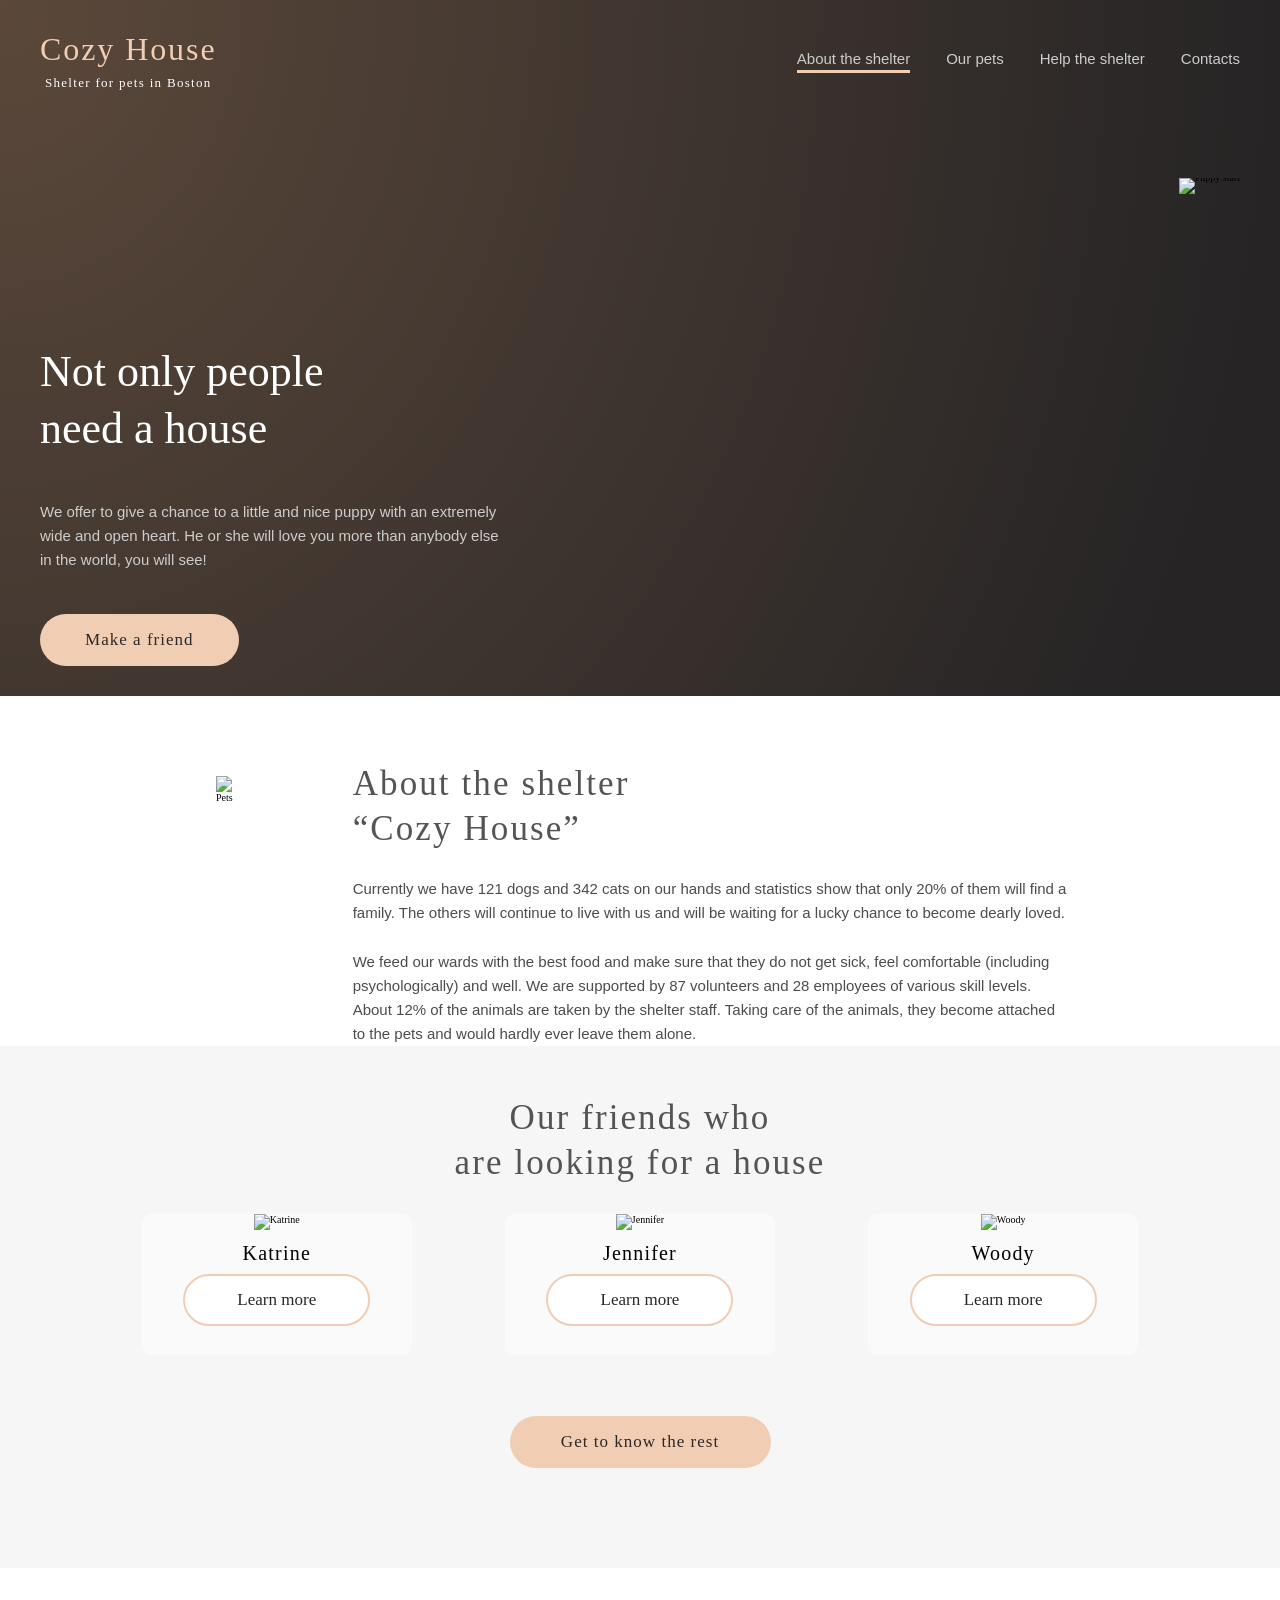
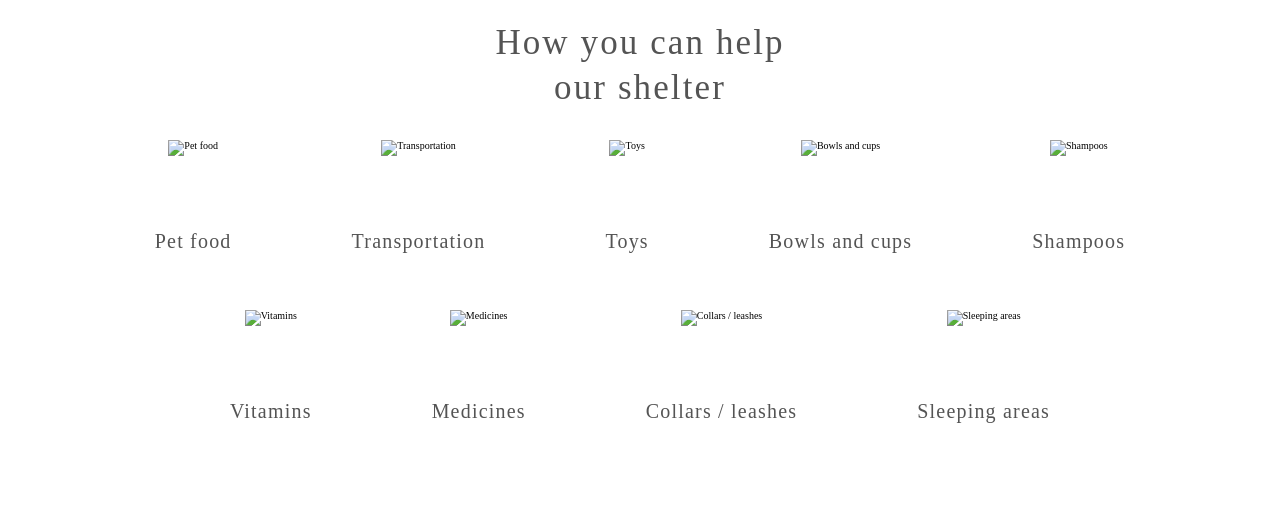
==== pages/home/index.html @ 449a5607 "fix: style" ====
<!DOCTYPE html>
<html lang="en">

<head>
    <meta charset="UTF-8">
    <meta http-equiv="X-UA-Compatible" content="IE=edge">
    <meta name="viewport" content="width=device-width, initial-scale=1.0">
    <title>Shelter</title>

    <link rel="icon" href="../../src/icons/favicon.ico">
    <link rel="stylesheet" href="../../css/normalize.css">
    <link rel="stylesheet" href="./style.css">
</head>

<body>
    <div class="background">
        <header class="header">
            <div class="wrapper">
                <div class="header__content">

                    <a href="#" class="logo-link">
                        <div class="logo">
                            <p class="logo__title">Cozy House</p>
                            <p class="logo__subtitle">Shelter for pets in Boston</p>
                        </div>
                    </a>

                    <div class="hamb">
                        <div class="hamb__field">
                            <span class="bar"></span>
                            <span class="bar"></span>
                            <span class="bar"></span>
                        </div>
                    </div>

                    <nav class="navbar">
                        <ul class="nav__list">
                            <li class="nav__item">
                                <a class="nav__link nav__link--active pointer" href="#about">
                                    About the shelter
                                </a>
                            </li>

                            <li class="nav__item">
                                <a class="nav__link pointer" href="../pets/our-pets.html">
                                    Our pets
                                </a>
                            </li>

                            <li class="nav__item">
                                <a class="nav__link pointer" href="#help">
                                    Help the shelter
                                </a>
                            </li>

                            <li class="nav__item">
                                <a class="nav__link pointer" href="#contacts">
                                    Contacts
                                </a>
                            </li>
                        </ul>
                    </nav>

                    <div class="popup"></div>
                </div>
            </div>
        </header>

        <section class="hero">
            <div class="wrapper hero__content">

                <div class="hero__info">
                    <h1 class="hero__title">
                        Not only people<br>need a house
                    </h1>

                    <p class="hero__description">
                        We offer to give a chance to a little and nice puppy with an extremely wide
                        and open heart. He or she will love you more than anybody else in the world,
                        you will see!
                    </p>

                    <a href="#learn-more" class="hero__button">
                        Make a friend
                    </a>
                </div>

                <div class="hero__image">
                    <img
                        class="hero__img"
                        src="../../src/images/start-screen-puppy.png"
                        alt="Puppy start"
                    >
                </div>

            </div>
        </section>
    </div>

    <section class="about" id="about">
        <div class="wrapper about__content">

            <div class="about__image">
                <img
                    class="about__img"
                    src="../../src/images/about-pets.png"
                    alt="Pets"
                >
            </div>

            <div class="about__info">
                <h2 class="about__title">
                    About the shelter<br>“Cozy House”
                </h2>

                <p class="about__text">
                    Currently we have 121 dogs and 342 cats on our hands and statistics show that
                    only 20% of them will find a family. The others will continue to live with us
                    and will be waiting for a lucky chance to become dearly loved.
                </p>

                <p class="about__text">
                    We feed our wards with the best food and make sure that they do not get sick,
                    feel comfortable (including psychologically) and well. We are supported by
                    87 volunteers and 28 employees of various skill levels. About 12% of the
                    animals are taken by the shelter staff. Taking care of the animals, they become
                    attached to the pets and would hardly ever leave them alone.
                </p>
            </div>

        </div>
    </section>

    <section class="pets" id="learn-more">
        <div class="wrapper pets__content">
            <h2 class="pets__title">
                Our friends who<br>
                are looking for a house
            </h2>

            <div class="pets__gallery">
                <div class="pets__arrow pets__arrow--left pointer"></div>

                <div class="pet-card pointer">
                    <img src="../../src/images/pets-katrine.png" alt="Katrine">
                    <h3 class="pet-card__name">Katrine</h3>
                    <a href="#" class="pet-card__button">Learn more</a>
                </div>

                <div class="pet-card pointer mobile-hidden">
                    <img src="../../src/images/pets-jennifer.png" alt="Jennifer">
                    <h3 class="pet-card__name">Jennifer</h3>
                    <a href="#" class="pet-card__button">Learn more</a>
                </div>

                <div class="pet-card pointer tablet-hidden mobile-hidden">
                    <img src="../../src/images/pets-woody.png" alt="Woody">
                    <h3 class="pet-card__name">Woody</h3>
                    <a href="#" class="pet-card__button">Learn more</a>
                </div>

                <div class="pets__arrow pets__arrow--right pointer"></div>
            </div>

            <div class="pets__button-wrapper">
                <a href="../pets/our-pets.html" class="pets__button">
                    Get to know the rest
                </a>
            </div>
        </div>
    </section>

    <section class="help" id="help">
        <div class="wrapper help__content">
            <h2 class="help__title">
                How you can help<br>
                our shelter
            </h2>

            <div class="help__items">
                <div class="help__item">
                    <img class="help__icon" src="../../src/icons/Petfood.png" alt="Pet food">
                    <h4 class="help__description">Pet food</h4>
                </div>

                <div class="help__item">
                    <img class="help__icon" src="../../src/icons/transportation.png" alt="Transportation">
                    <h4 class="help__description">Transportation</h4>
                </div>

                <div class="help__item">
                    <img class="help__icon" src="../../src/icons/toys.png" alt="Toys">
                    <h4 class="help__description">Toys</h4>
                </div>

                <div class="help__item">
                    <img class="help__icon" src="../../src/icons/bowls-and-cups.png" alt="Bowls and cups">
                    <h4 class="help__description">Bowls and cups</h4>
                </div>

                <div class="help__item">
                    <img class="help__icon" src="../../src/icons/shampoos.png" alt="Shampoos">
                    <h4 class="help__description">Shampoos</h4>
                </div>

                <div class="help__item">
                    <img class="help__icon" src="../../src/icons/vitamins.png" alt="Vitamins">
                    <h4 class="help__description">Vitamins</h4>
                </div>

                <div class="help__item">
                    <img class="help__icon" src="../../src/icons/medicines.png" alt="Medicines">
                    <h4 class="help__description">Medicines</h4>
                </div>

                <div class="help__item">
                    <img class="help__icon" src="../../src/icons/collars-or-leashes.png" alt="Collars / leashes">
                    <h4 class="help__description">Collars / leashes</h4>
                </div>

                <div class="help__item">
                    <img class="help__icon" src="../../src/icons/sleeping-area.png" alt="Sleeping areas">
                    <h4 class="help__description">Sleeping areas</h4>
                </div>
            </div>
        </div>
    </section>
</body>

</html>
---- pages/home/style.css ----
* {
  box-sizing: border-box;
}

html {
  font-family: Georgia, "Times New Roman", Times, serif;
  font-size: 10px;
  line-height: 1.15;
  font-weight: 400;
  font-style: normal;
  color: #000000;
  overflow-y: scroll;
  scroll-behavior: smooth;
}

body {
  margin: 0;
  font-family: Georgia, "Times New Roman", Times, serif;
  background-color: #FFFFFF;
  position: relative;
  overflow-x: hidden;
}

.wrapper {
  padding: 0 40px;
  max-width: 1280px;
  margin: 0 auto;
}

.background {
  background:
    url("../../src/images/background.png"),
    radial-gradient(100% 215.42% at 0% 0%, #5B483A 0%, #262425 100%),
    #211F20;
  background-size: cover;
}

/* Logo */

.logo-link {
  display: inline-block;
  text-decoration: none;
}

.logo {
  display: flex;
  flex-direction: column;
  justify-content: flex-start;
  align-items: center;
  transition: transform 0.3s ease;
}

.logo:hover {
  transform: scale(1.02);
}

.logo__title {
  margin: 1em 0 -5px;
  color: #F1CDB3;
  font-size: 3.2rem;
  line-height: 35.2px;
  font-weight: 400;
  letter-spacing: 0.06em;
}

.logo__subtitle {
  margin: 1em 0;
  color: #FFFFFF;
  font-size: 1.3rem;
  line-height: 15px;
  font-weight: 400;
  letter-spacing: 0.1em;
}

/* Header */

.header__content {
  display: flex;
  justify-content: space-between;
  overflow: hidden;
}

/* Navigation */

.nav__list {
  display: flex;
  justify-content: space-between;
  flex-wrap: wrap;
  padding: 0;
}

.nav__item {
  padding-top: 37px;
  padding-left: 36px;
  list-style: none;
}

.nav__link {
  color: #CDCDCD;
  font-family: Arial, Helvetica, sans-serif;
  font-size: 1.5rem;
  line-height: 160%;
  font-weight: 400;
  text-decoration: none;
  padding-bottom: 3px;
  transition: color 0.1s ease-out;
}

.nav__link:hover {
  color: #FAFAFA;
}

.nav__link--active {
  border-bottom: 3px solid #F1CDB3;
  cursor: default;
}

.nav__link--active:hover {
  color: #CDCDCD;
}

/* Hero */

.hero__content {
  display: flex;
  flex-direction: row;
  justify-content: space-between;
  align-items: flex-start;
  flex-wrap: wrap;
}

.hero__info {
  width: 460px;
  margin-top: 163px;
  display: flex;
  flex-direction: column;
  align-items: flex-start;
  gap: 42px;
}

.hero__title {
  width: 310px;
  margin: 77px 0 0;
  color: #FFFFFF;
  font-size: 4.4rem;
  line-height: 57.2px;
  font-weight: 400;
}

.hero__description {
  margin: 0;
  color: #CDCDCD;
  font-family: Arial, Helvetica, sans-serif;
  font-size: 1.5rem;
  line-height: 160%;
  font-weight: 400;
}

.hero__button {
  display: inline-block;
  margin: 0 0 3rem;
  padding: 1.5rem 4.5rem;
  color: #292929;
  background-color: #F1CDB3;
  border-radius: 10rem;
  font-size: 1.7rem;
  line-height: 2.2rem;
  font-weight: 400;
  letter-spacing: 0.06em;
  text-decoration: none;
  transition: background-color 0.3s ease-out, box-shadow 0.3s ease-out;
}

.hero__button:hover {
  background-color: #FDDCC4;
  box-shadow: 1px 1px 10px #B2B2B2;
}

.hero__image {
  padding-top: 75px;
  line-height: 0;
}

/* About */

.about__content {
  display: flex;
  justify-content: space-around;
}

.about__image {
  padding: 80px 120px 100px 176px;
}

.about__info {
  display: flex;
  flex-direction: column;
  padding-right: 172px;
}

.about__title {
  align-self: flex-start;
  margin: 0;
  padding-top: 65px;
  color: #545454;
  font-size: 3.5rem;
  line-height: 130%;
  font-weight: 400;
  letter-spacing: 0.06em;
}

.about__text {
  margin: 0;
  padding-top: 25px;
  color: #4C4C4C;
  font-family: Arial, Helvetica, sans-serif;
  font-size: 1.5rem;
  line-height: 160%;
  font-weight: 400;
}

/* Tablet */

@media (max-width: 1000px) {
  .wrapper {
    padding: 0 30px;
    max-width: 768px;
  }

  .logo__title {
    white-space: nowrap;
  }

  .nav__item {
    white-space: nowrap;
  }

  .hero__content {
    flex-direction: unset;
  }

  .hero__info {
    margin: 0 0 0 123px;
    gap: 39px;
  }

  .hero__title {
    margin-top: 49px;
  }

  .hero__button {
    align-self: center;
  }

  .hero__image {
    padding-top: 72px;
    padding-left: 138px;
    line-height: 0;
  }

  .hero__img {
    width: 569px;
    height: 593px;
    display: block;
  }

  .about {
    padding-bottom: 97px;
  }

  .about__content {
    flex-direction: column-reverse;
  }

  .about__image {
    align-self: center;
    padding: 78px 0 0;
  }

  .about__info {
    align-items: center;
    padding-right: 141px;
    padding-left: 138px;
  }

  .about__title {
    padding-top: 51px;
  }
}

/* Small tablet */

@media (max-width: 755px) {
  .hero__img {
    width: 457px;
    height: 507px;
  }
}

/* Mobile */

@media (max-width: 600px) {
  .wrapper {
    max-width: 320px;
    padding: 0 10px;
  }

  .header .wrapper {
    padding: 0 20px;
  }

  .hero__info {
    margin-left: -4px;
    gap: 42px;
  }

  .hero__title {
    display: flex;
    justify-content: center;
    width: 100%;
    margin-top: 46px;
    text-align: center;
    font-size: 2.5rem;
    line-height: 130%;
    letter-spacing: 0.06em;
  }

  .hero__description {
    padding: 0 6px;
    text-align: center;
  }

  .hero__image {
    padding-top: 74px;
    padding-left: 40px;
  }

  .hero__img {
    width: 260px;
    height: 271px;
  }

  .about {
    padding-bottom: 40px;
  }

  .about__info {
    padding: 0;
  }

  .about__title {
    align-self: center;
    display: flex;
    align-items: center;
    margin: 0;
    padding: 41px 0 0;
    text-align: center;
    font-size: 2.5rem;
    line-height: 130%;
    letter-spacing: 0.06em;
  }

  .about__text {
    padding: 23px 15px 0;
    text-align: justify;
    font-size: 1.5rem;
    line-height: 160%;
  }

  .about__image {
    padding-top: 41px;
  }

  .about__img {
    height: 354px;
  }
}

/* Mobile navigation */

@media (max-width: 767px) {
  .navbar {
    display: none;
  }

  .hamb {
    position: fixed;
    top: 41px;
    right: 22px;
    z-index: 200;
    display: flex;
    align-self: center;
    margin-bottom: -17px;
    transition: 0.5s ease;
  }

  .bar {
    display: block;
    width: 30px;
    height: 2px;
    margin: 8px auto;
    background-color: #F1CDB3;
    border-radius: 10px;
    transition: 0.6s ease;
  }

  .popup {
    position: fixed;
    right: -100%;
    z-index: 100;
    display: flex;
    width: 320px;
    height: 100%;
    background-color: #292929;
    transition: 0.6s ease;
  }

  .popup.open {
    right: 0;
    z-index: 2;
  }

  .popup .nav__list {
    display: flex;
    flex-direction: column;
    justify-content: center;
    align-items: center;
    width: 100%;
    height: 100%;
    margin: 0;
    padding: 0 24px 39px 23px;
    overflow: auto;
    gap: 2px;
  }

  .popup .nav__item {
    width: 260px;
    padding-left: 0;
    text-align: center;
  }

  .popup .nav__link {
    font-size: 3.2rem;
    line-height: 163%;
    padding-bottom: 6px;
  }

  .hamb__field.active .bar:nth-child(1) {
    transform: translateX(-10px) translateY(10px) rotate(90deg);
  }

  .hamb__field.active .bar:nth-child(2) {
    transform: rotate(90deg);
  }

  .hamb__field.active .bar:nth-child(3) {
    transform: translateX(10px) translateY(-10px) rotate(90deg);
  }

  body.noscroll {
    position: fixed;
    height: 100vh;
    overflow-y: hidden;
  }
}

@media (min-width: 768px) {
  .hamb,
  .popup {
    display: none;
  }
}


.pets {
  background: #F6F6F6;
  padding-bottom: 71px;
}

.pets__content {
  display: flex;
  flex-direction: column;
}

.pets__title {
  padding-top: 49px;
  margin: 0;
  font-family: Georgia, "Times New Roman", Times, serif;
  font-size: 3.5rem;
  line-height: 130%;
  font-weight: 400;
  text-align: center;
  letter-spacing: 0.06em;
  color: #545454;
}

.pets__gallery {
  display: flex;
  justify-content: space-around;
  flex-wrap: wrap;
  margin-top: 28px;
}

.pets__arrow {
  align-self: center;
  width: 52px;
  height: 52px;
  background-repeat: no-repeat;
  background-position: center;
  transition: all 0.3s ease-out;
}

.pets__arrow--left {
  background-image: url("../../src/icons/button_arrow-left.png");
}

.pets__arrow--left:hover {
  background-image: url("../../src/icons/button_arrow-hover-left.png");
}

.pets__arrow--right {
  background-image: url("../../src/icons/button_arrow-right.png");
}

.pets__arrow--right:hover {
  background-image: url("../../src/icons/button_arrow-hover-right.png");
}

.pet-card {
  width: 270px;
  display: flex;
  flex-direction: column;
  justify-content: flex-start;
  align-items: center;
  flex-wrap: wrap;
  border-radius: 9px;
  overflow: hidden;
  background-color: #FAFAFA;
  margin: 0 45px;
  transition: all 0.3s ease-out;
}

.pet-card:hover {
  background-color: #FFFFFF;
  box-shadow: 1px 1px 30px #B2B2B2;
}

.pet-card:hover .pet-card__button {
  background-color: #F1CDB3;
}

.pet-card__name {
  margin: 0;
  padding: 12px 0 9px;
  font-family: Georgia, "Times New Roman", Times, serif;
  font-size: 2rem;
  line-height: 23px;
  font-weight: 400;
  text-align: center;
  letter-spacing: 0.06em;
}

.pet-card__button {
  width: 187px;
  height: 52px;
  display: flex;
  justify-content: center;
  align-items: center;
  margin: 0 0 29px;
  border: 2px solid #F1CDB3;
  border-radius: 100px;
  background: #FFFFFF;
  font-family: Georgia, "Times New Roman", Times, serif;
  font-size: 1.7rem;
  font-weight: 400;
  color: #292929;
  text-decoration: none;
  transition: all 0.3s ease-out;
}

.pets__button-wrapper {
  align-self: center;
  width: 261px;
  height: 52px;
  display: flex;
  justify-content: center;
  align-items: center;
  margin: 61px 0 29px;
  border: none;
  border-radius: 100px;
  background: #F1CDB3;
  transition: all 0.3s ease-out;
}

.pets__button-wrapper:hover {
  background: #FDDCC4;
  box-shadow: 1px 1px 20px #B2B2B2;
}

.pets__button {
  font-family: Georgia, "Times New Roman", Times, serif;
  font-size: 1.7rem;
  line-height: 130%;
  font-weight: 400;
  letter-spacing: 0.06em;
  color: #292929;
  text-decoration: none;
}

.help {
  padding-bottom: 40px;
}

.help__content {
  display: flex;
  flex-direction: column;
}

.help__title {
  margin: 0;
  padding-top: 52px;
  font-family: Georgia, "Times New Roman", Times, serif;
  font-size: 3.5rem;
  line-height: 130%;
  font-weight: 400;
  text-align: center;
  letter-spacing: 0.06em;
  color: #545454;
}

.help__items {
  display: flex;
  justify-content: center;
  flex-direction: row;
  flex-wrap: wrap;
  align-items: flex-start;
  gap: 0;
  padding-top: 29px;
}

.help__item {
  display: flex;
  flex-wrap: nowrap;
  flex-direction: column;
  align-items: center;
  justify-content: center;
  width: auto;
  padding: 0 60px;
  gap: 30px;
  transition: all 0.3s ease-out;
}

.help__item:hover {
  transform: scale(1.05);
}

.help__icon {
  height: 60px;
}

.help__description {
  margin-top: 0;
  margin-bottom: 57px;
  font-family: Georgia, "Times New Roman", Times, serif;
  font-size: 2rem;
  line-height: 23px;
  font-weight: 400;
  font-style: normal;
  color: #545454;
  letter-spacing: 0.06em;
}

@media (max-width: 1000px) {
  .pets {
    padding-bottom: 71px;
  }

  .pets__gallery {
    flex-wrap: wrap;
  }

  .pets__gallery .tablet-hidden {
    display: none;
  }

  .pet-card {
    margin: 4px 16px;
  }

  .pets__button-wrapper {
    margin: 56px 0 29px;
  }

  .help {
    padding-bottom: 44px;
  }

  .help__title {
    padding-bottom: 30px;
  }

  .help__items {
    padding: 0 39px;
    justify-content: space-between;
  }

  .help__item {
    width: 170px;
    padding: 0;
    gap: 28px;
  }

  .help__description {
    margin-bottom: 57px;
  }
}

@media (max-width: 600px) {
  .pets {
    padding-bottom: 13px;
  }

  .pets__content {
    flex-wrap: wrap;
  }

  .pets__title {
    padding-top: 21px;
    font-size: 2.5rem;
    line-height: 130%;
  }

  .pets__gallery {
    margin-top: 16px;
    flex-wrap: wrap;
    gap: 16px;
  }

  .pet-card {
    order: 1;
  }

  .pets__gallery .mobile-hidden {
    display: none;
    order: 4;
  }

  .pets__arrow--left {
    order: 2;
    margin-left: 26px;
  }

  .pets__arrow--right {
    order: 3;
    margin-right: 26px;
  }

  .pets__button-wrapper {
    margin: 42px 0 29px;
  }

  .help {
    padding-bottom: 15px;
  }

  .help__title {
    padding-top: 22px;
    padding-bottom: 17px;
    font-size: 2.5rem;
    line-height: 130%;
  }

  .help__items {
    padding: 0 5px;
    margin: 0;
  }

  .help__item {
    width: 130px;
    padding: 0;
    gap: 20px;
  }

  .help__icon {
    height: 50px;
  }

  .help__description {
    margin-bottom: 24px;
    font-size: 1.5rem;
  }
}
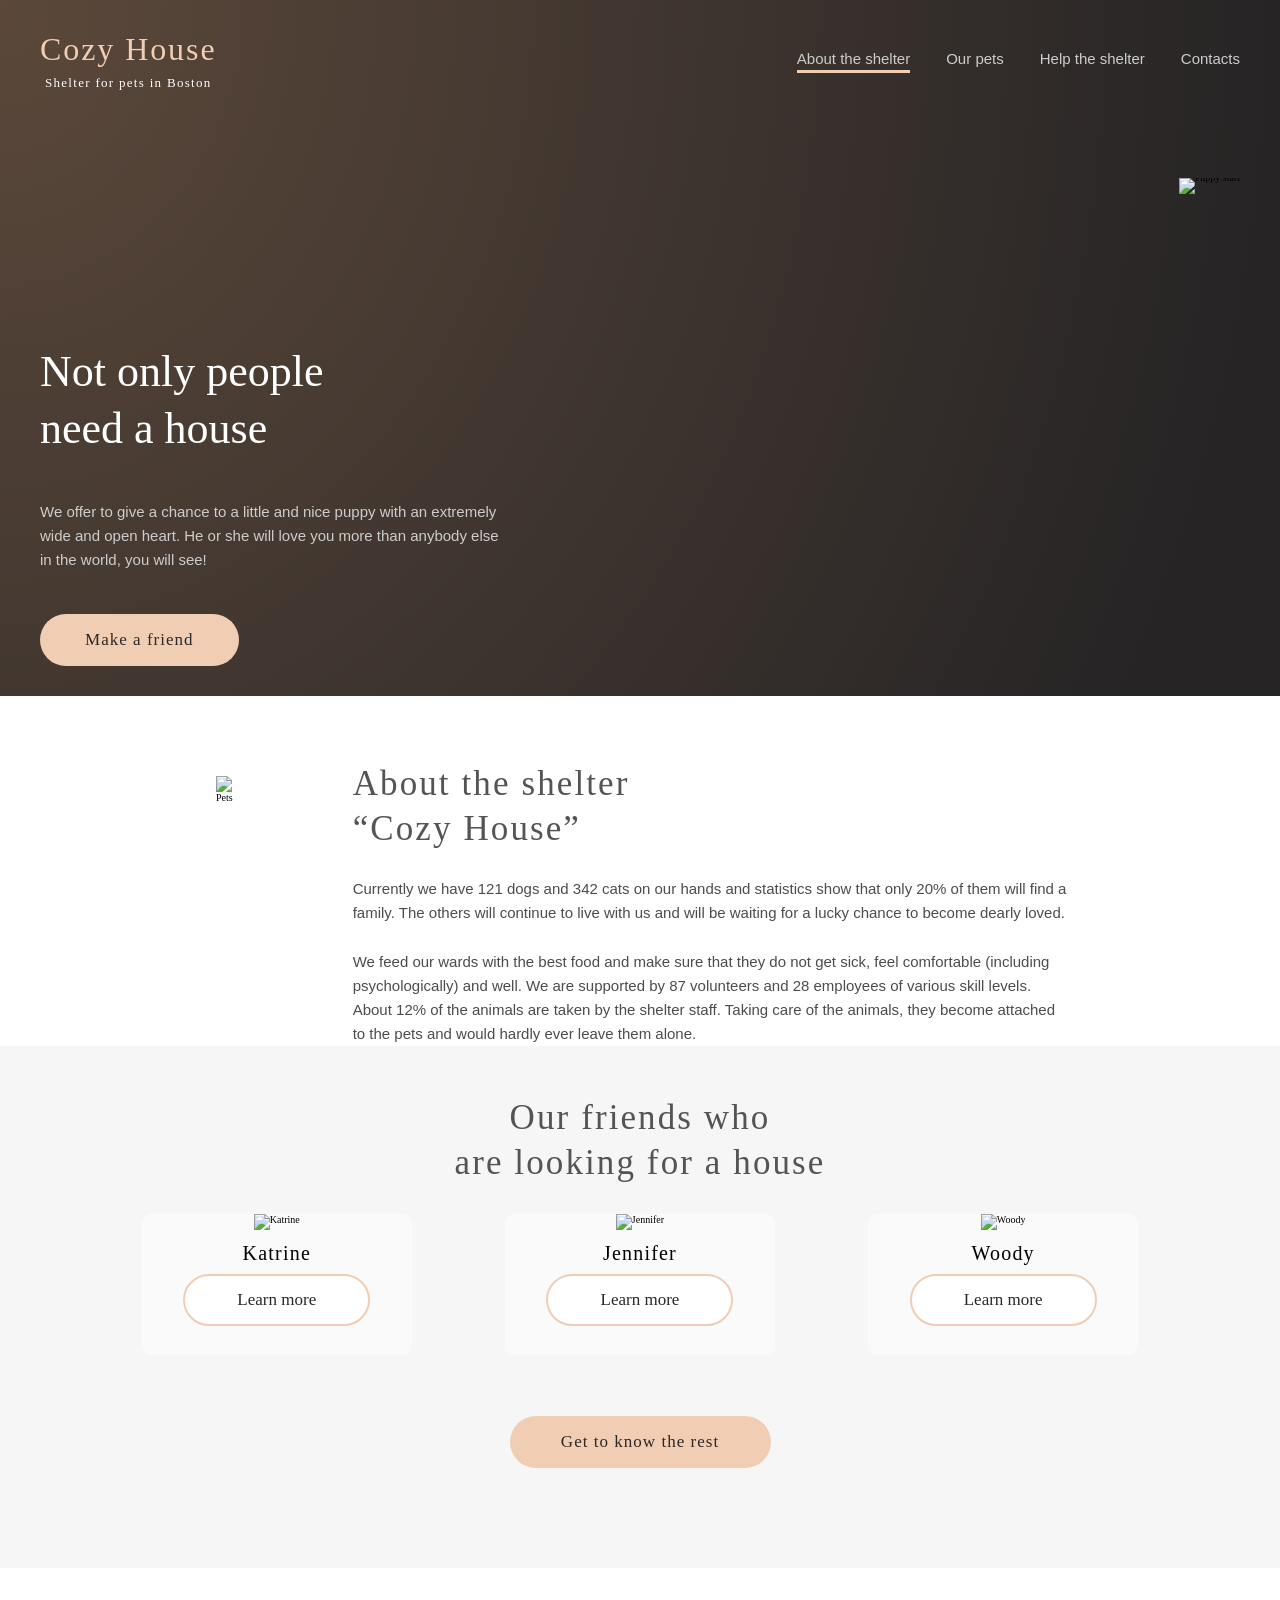
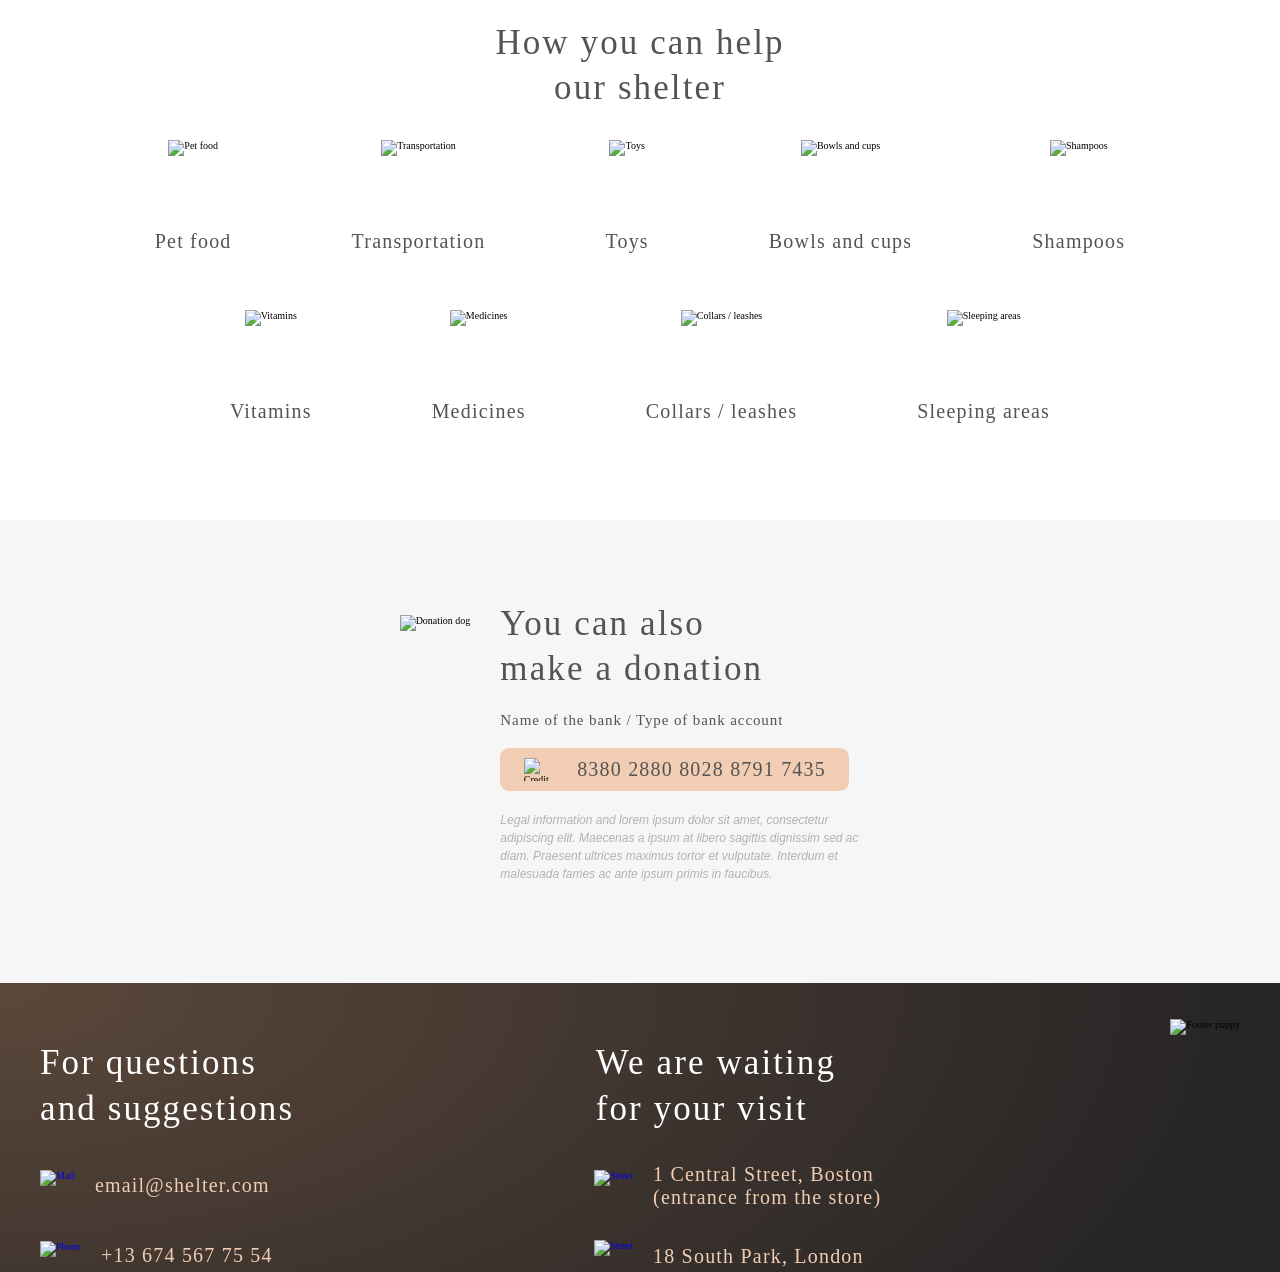
==== commit d12db25d: "add: sections" ====
--- a/pages/home/index.html
+++ b/pages/home/index.html
@@ -225,6 +225,123 @@
             </div>
         </div>
     </section>
+
+    <section class="in-addition">
+        <div class="wrapper in-addition__content">
+            <div class="in-addition__image">
+                <img src="../../src/images/donation-dog.png" alt="Donation dog">
+            </div>
+
+            <div class="in-addition__info">
+                <h2 class="in-addition__title">
+                    You can also <br>make a donation
+                </h2>
+
+                <h4 class="in-addition__bank">
+                    Name of the bank / Type of bank account
+                </h4>
+
+                <div class="in-addition__card pointer">
+                    <img
+                        class="in-addition__card-icon"
+                        src="../../src/icons/credit-card.png"
+                        alt="Credit card"
+                    >
+
+                    <a href="#" class="in-addition__card-number">
+                        8380 2880 8028 8791 7435
+                    </a>
+                </div>
+
+                <h5 class="in-addition__text">
+                    Legal information and lorem ipsum dolor sit amet,
+                    consectetur adipiscing elit. Maecenas a ipsum at libero
+                    sagittis dignissim sed ac diam. Praesent ultrices maximus
+                    tortor et vulputate. Interdum et malesuada fames ac ante
+                    ipsum primis in faucibus.
+                </h5>
+            </div>
+        </div>
+    </section>
+
+    <footer class="footer" id="contacts">
+        <div class="wrapper footer__content">
+
+            <div class="footer__column">
+                <h2 class="footer__title">
+                    For questions <br>and suggestions
+                </h2>
+
+                <a href="mailto:email@shelter.com">
+                    <div class="footer__contacts pointer">
+                        <img
+                            class="footer__icon footer__icon--mail"
+                            src="../../src/icons/mail.png"
+                            alt="Mail"
+                        >
+                        <h4 class="footer__info">
+                            email@shelter.com
+                        </h4>
+                    </div>
+                </a>
+
+                <a href="tel:+136745677554">
+                    <div class="footer__contacts pointer">
+                        <img
+                            class="footer__icon"
+                            src="../../src/icons/phone.png"
+                            alt="Phone"
+                        >
+                        <h4 class="footer__info">
+                            +13 674 567 75 54
+                        </h4>
+                    </div>
+                </a>
+            </div>
+
+            <div class="footer__column footer__column--secondary">
+                <h2 class="footer__title footer__title--secondary">
+                    We are waiting <br>for your visit
+                </h2>
+
+                <a href="https://goo.gl/maps/KzRyctMpw6xmnTbM6" target="_blank">
+                    <div class="footer__contacts pointer">
+                        <img
+                            class="footer__icon footer__icon--location-primary"
+                            src="../../src/icons/pin.png"
+                            alt="Street"
+                        >
+                        <h4 class="footer__info">
+                            1 Central Street, Boston <br>
+                            (entrance from the store)
+                        </h4>
+                    </div>
+                </a>
+
+                <a href="https://goo.gl/maps/FZowmeb8qP4gHR2h9" target="_blank">
+                    <div class="footer__contacts pointer">
+                        <img
+                            class="footer__icon footer__icon--location-secondary"
+                            src="../../src/icons/pin.png"
+                            alt="Street"
+                        >
+                        <h4 class="footer__info">
+                            18 South Park, London
+                        </h4>
+                    </div>
+                </a>
+            </div>
+
+            <div class="footer__image">
+                <img
+                    src="../../src/images/footer-puppy.png"
+                    alt="Footer puppy"
+                >
+            </div>
+
+        </div>
+    </footer>
+
 </body>
 
 </html>
--- a/pages/home/style.css
+++ b/pages/home/style.css
@@ -790,3 +790,387 @@
     font-size: 1.5rem;
   }
 }
+
+.in-addition {
+  background-color: #F6F6F6;
+  padding-top: 95px;
+  padding-bottom: 100px;
+}
+
+.in-addition__content {
+  display: flex;
+  justify-content: center;
+  align-items: center;
+  flex-direction: row;
+  gap: 30px;
+  flex-wrap: wrap;
+}
+
+.in-addition__image {
+  align-self: flex-start;
+}
+
+.in-addition__info {
+  display: flex;
+  flex-direction: column;
+  justify-content: flex-start;
+  width: 380px;
+  align-items: flex-start;
+  gap: 20px;
+  flex-wrap: wrap;
+  margin-top: -14px;
+}
+
+.in-addition__title {
+  font-family: Georgia, "Times New Roman", Times, serif;
+  font-style: normal;
+  font-weight: 400;
+  font-size: 3.5rem;
+  line-height: 130%;
+  letter-spacing: 0.06em;
+  color: #545454;
+  margin: 0;
+}
+
+.in-addition__bank {
+  font-family: Georgia, "Times New Roman", Times, serif;
+  font-style: normal;
+  font-weight: 400;
+  font-size: 1.5rem;
+  line-height: 110%;
+  display: flex;
+  align-items: center;
+  letter-spacing: 0.06em;
+  color: #545454;
+  margin: 0;
+  padding: 0;
+}
+
+.in-addition__card {
+  width: 349px;
+  height: 43px;
+  background: #F1CDB3;
+  border-radius: 9px;
+  display: flex;
+  justify-content: space-evenly;
+}
+
+.in-addition__card-icon {
+  width: 30px;
+  height: 23px;
+  align-self: center;
+}
+
+.in-addition__card-number {
+  text-decoration: none;
+  font-family: Georgia, "Times New Roman", Times, serif;
+  font-style: normal;
+  font-weight: 400;
+  font-size: 20px;
+  line-height: 115%;
+  display: flex;
+  align-items: center;
+  letter-spacing: 0.06em;
+  color: #545454;
+  transition: transform 0.2s ease;
+}
+
+.in-addition__card-number:hover {
+  transform: scale(1.01);
+}
+
+.in-addition__text {
+  font-family: Arial, Helvetica, sans-serif;
+  font-style: italic;
+  font-weight: 400;
+  font-size: 1.2rem;
+  line-height: 1.8rem;
+  display: flex;
+  align-items: center;
+  color: #B2B2B2;
+  margin: 0;
+}
+
+.footer {
+  background: 
+    url(../../src/images/background.png),
+    radial-gradient(100% 215.42% at 0% 0%, #5B483A 0%, #262425 100%),
+    #211F20;
+  background-size: cover;
+}
+
+.footer__content {
+  display: flex;
+  justify-content: space-between;
+  padding-top: 21px;
+  flex-direction: row;
+  align-items: flex-start;
+  gap: 0;
+  flex-wrap: wrap;
+  transition: all 0.3s ease;
+}
+
+.footer__content a {
+  text-decoration: none;
+  transition: transform 0.3s ease;
+}
+
+.footer__content a:hover {
+  transform: scale(1.03);
+}
+
+.footer__column {
+  margin-top: 16px;
+  display: flex;
+  flex-direction: column;
+  justify-content: flex-start;
+  align-items: flex-start;
+  flex-wrap: wrap;
+  gap: 21px;
+}
+
+.footer__title {
+  font-family: Georgia, "Times New Roman", Times, serif;
+  font-style: normal;
+  font-weight: 400;
+  font-size: 3.5rem;
+  line-height: 130%;
+  letter-spacing: 0.06em;
+  color: #FFFFFF;
+  width: 279px;
+  padding: 0;
+  margin: 0;
+  padding-top: 20px;
+}
+
+.footer__contacts {
+  display: flex;
+  flex-direction: row;
+  justify-content: flex-start;
+  gap: 20px;
+  align-items: flex-end;
+}
+
+.footer__icon {
+  height: 30px;
+}
+
+.footer__icon--mail {
+  height: 26px;
+  margin-bottom: 5px;
+}
+
+.footer__icon--location-primary {
+  height: 30px;
+  margin-bottom: 13px;
+  margin-left: -8px;
+}
+
+.footer__icon--location-secondary {
+  margin-bottom: 2px;
+  margin-left: -8px;
+}
+
+.footer__info {
+  font-family: Georgia, "Times New Roman", Times, serif;
+  font-style: normal;
+  font-weight: 400;
+  font-size: 2rem;
+  line-height: 115%;
+  letter-spacing: 0.06em;
+  color: #F1CDB3;
+  margin: 0;
+  padding-top: 22px;
+  margin-bottom: 4px;
+}
+
+.footer__column--secondary {
+  gap: 10px;
+  margin-right: 6px;
+}
+
+.footer__title--secondary {
+  margin-right: 13px;
+}
+
+.footer__column--secondary .footer__contacts {
+  margin-left: 6px;
+}
+
+.footer__image {
+  padding-top: 15px;
+}
+
+@media (max-width: 1000px) {
+
+  .in-addition {
+    padding-bottom: 95px;
+  }
+
+  .in-addition__content {
+    flex-direction: column-reverse;
+  }
+
+  .in-addition__image {
+    align-self: center;
+    padding-top: 29px;
+  }
+
+  .footer__content {
+    padding: 0 63px;
+  }
+
+  .footer__column {
+    margin-top: 11px;
+    gap: 22px;
+  }
+
+  .footer__column--secondary {
+    gap: 11px;
+  }
+
+  .footer__icon--location-primary {
+    margin-bottom: 13px;
+    margin-left: -1px;
+  }
+
+  .footer__icon--location-secondary {
+    margin-left: -1px;
+  }
+
+  .footer__title--secondary {
+    margin-right: 20px;
+  }
+
+  .footer__image {
+    padding-top: 63px;
+    padding-left: 171px;
+  }
+}
+
+@media (max-width: 600px) {
+
+  .in-addition {
+    padding-top: 42px;
+    padding-bottom: 39px;
+  }
+
+  .in-addition .wrapper {
+    padding: 0 10px;
+    align-items: center;
+  }
+
+  .in-addition__content {
+    flex-direction: row;
+    gap: 12px;
+  }
+
+  .in-addition__info {
+    margin: 0;
+    gap: 20px;
+    width: 300px;
+    align-items: center;
+  }
+
+  .in-addition__title {
+    font-size: 2.5rem;
+    letter-spacing: 0.06em;
+    text-align: center;
+    margin-right: -2px;
+  }
+
+  .in-addition__bank {
+    font-size: 1.5rem;
+    white-space: nowrap;
+    line-height: 160%;
+    font-weight: 400;
+    letter-spacing: 0;
+  }
+
+  .in-addition__card {
+    width: 281px;
+    height: 43px;
+    justify-content: space-evenly;
+  }
+
+  .in-addition__card-number {
+    font-size: 15px;
+    line-height: 110%;
+    letter-spacing: 0.06em;
+  }
+
+  .in-addition__text {
+    font-size: 1.2rem;
+    line-height: 18px;
+    text-align: justify;
+    padding: 0 10px;
+  }
+
+  .in-addition__image {
+    order: 2;
+  }
+
+  .in-addition__image img {
+    width: 260px;
+    height: 135.2px;
+  }
+
+
+  .footer__content {
+    padding: 0;
+    gap: 11px;
+  }
+
+  .footer__column {
+    justify-content: center;
+    align-items: center;
+    padding-left: 19px;
+  }
+
+  .footer__title {
+    font-size: 2.5rem;
+    line-height: 130%;
+    text-align: center;
+    letter-spacing: 0.06em;
+    padding: 0;
+    margin: 0;
+    padding-left: 3px;
+    padding-top: 19px;
+  }
+
+  .footer__title br {
+    display: none;
+  }
+
+  .footer__info {
+    font-size: 2rem;
+    line-height: 115%;
+    letter-spacing: 0.06em;
+    text-align: inherit;
+  }
+
+  .footer__column--secondary {
+    padding-left: 12px;
+    gap: 17px;
+  }
+
+  .footer__icon--location-secondary {
+    margin-left: -27px;
+    margin-bottom: -1px;
+  }
+
+  .footer__column--secondary .footer__contacts {
+    margin-left: 1px;
+  }
+
+  .footer__image {
+    padding: 0;
+    padding-top: 31px;
+    padding-left: 29px;
+  }
+
+  .footer__image img {
+    width: 260px;
+    height: 269px;
+  }
+}
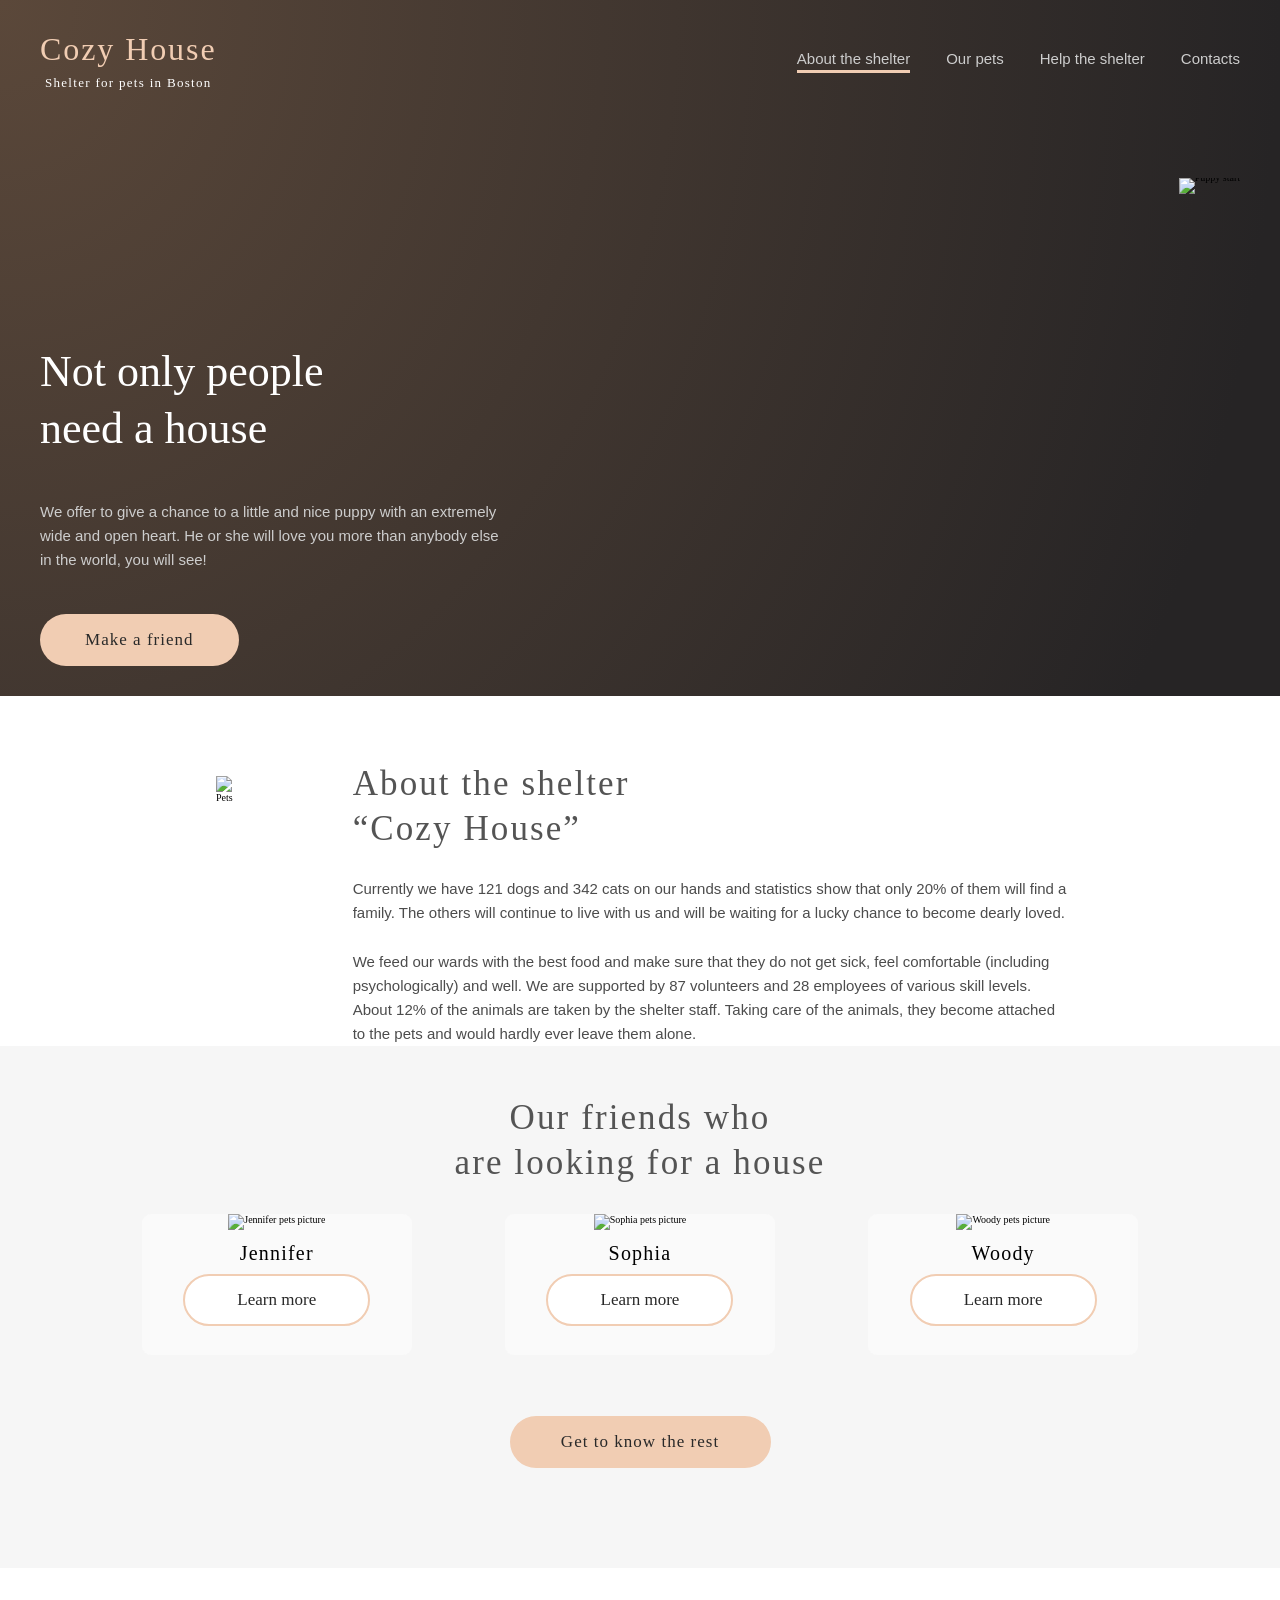
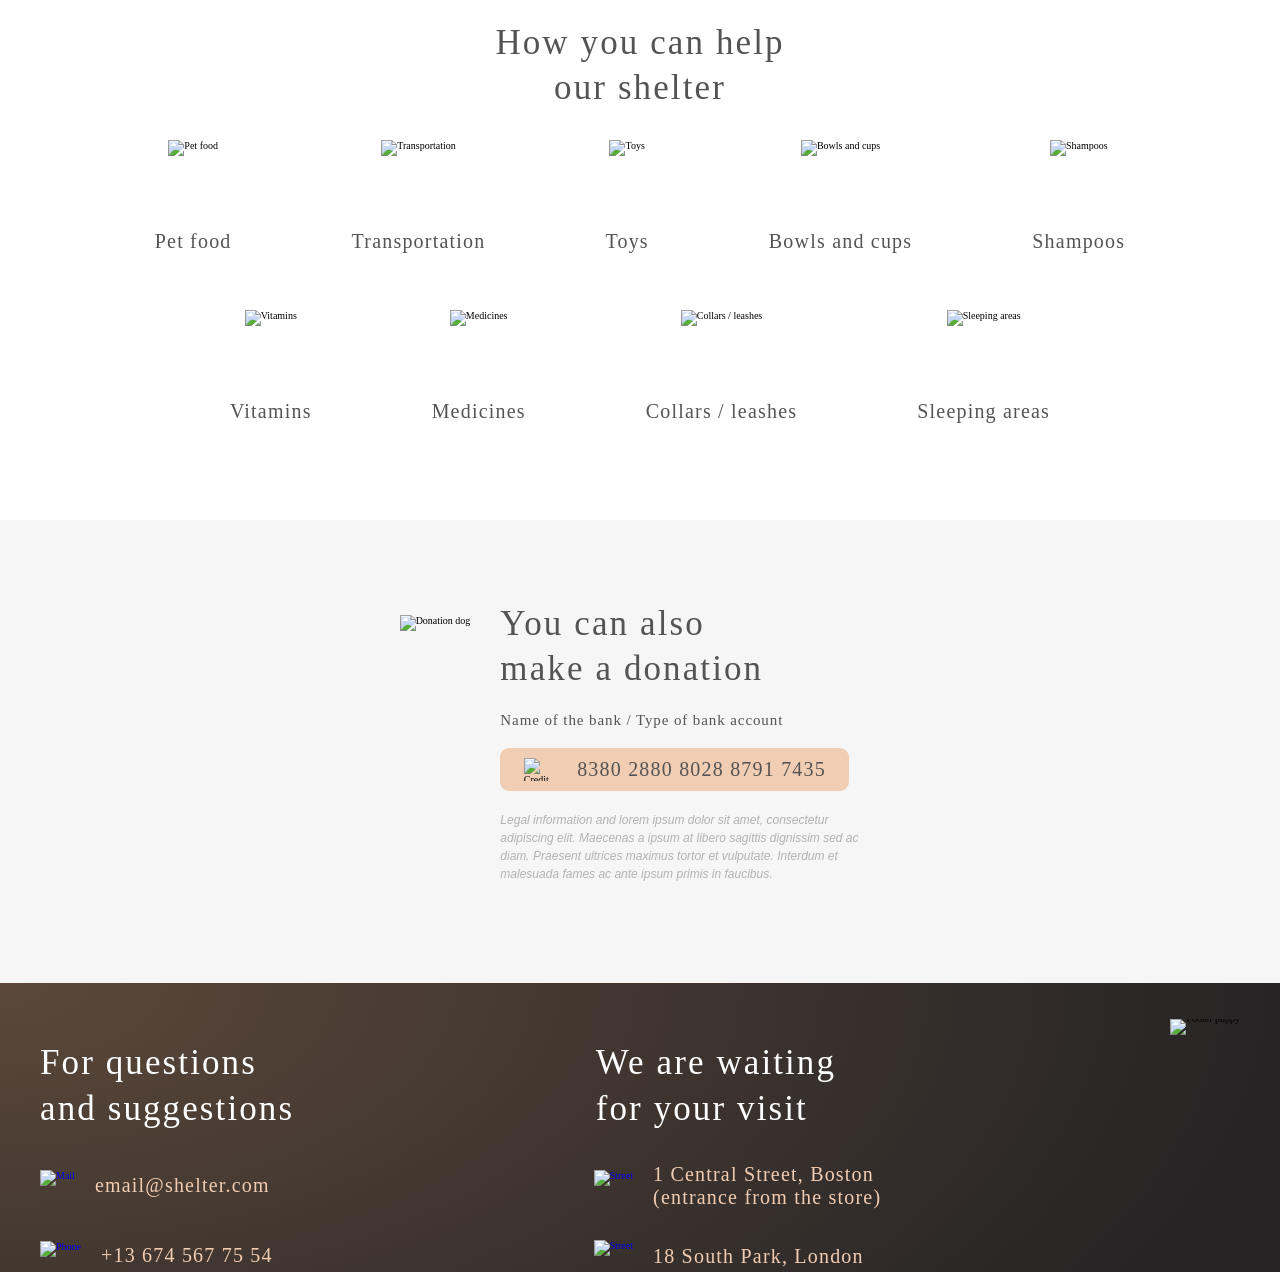
==== commit 94cbca7c: "feat:  popups and carusel" ====
--- a/pages/home/index.html
+++ b/pages/home/index.html
@@ -5,13 +5,12 @@
     <meta charset="UTF-8">
     <meta http-equiv="X-UA-Compatible" content="IE=edge">
     <meta name="viewport" content="width=device-width, initial-scale=1.0">
-    <title>Shelter</title>
+    <title>Cozy-House</title>
 
     <link rel="icon" href="../../src/icons/favicon.ico">
     <link rel="stylesheet" href="../../css/normalize.css">
     <link rel="stylesheet" href="./style.css">
 </head>
-
 <body>
     <div class="background">
         <header class="header">
@@ -60,9 +59,9 @@
                             </li>
                         </ul>
                     </nav>
-
-                    <div class="popup"></div>
-                </div>
+                </div>
+                <div class="popup"></div>
+                <div class="blackout"></div>
             </div>
         </header>
 
@@ -140,25 +139,6 @@
 
             <div class="pets__gallery">
                 <div class="pets__arrow pets__arrow--left pointer"></div>
-
-                <div class="pet-card pointer">
-                    <img src="../../src/images/pets-katrine.png" alt="Katrine">
-                    <h3 class="pet-card__name">Katrine</h3>
-                    <a href="#" class="pet-card__button">Learn more</a>
-                </div>
-
-                <div class="pet-card pointer mobile-hidden">
-                    <img src="../../src/images/pets-jennifer.png" alt="Jennifer">
-                    <h3 class="pet-card__name">Jennifer</h3>
-                    <a href="#" class="pet-card__button">Learn more</a>
-                </div>
-
-                <div class="pet-card pointer tablet-hidden mobile-hidden">
-                    <img src="../../src/images/pets-woody.png" alt="Woody">
-                    <h3 class="pet-card__name">Woody</h3>
-                    <a href="#" class="pet-card__button">Learn more</a>
-                </div>
-
                 <div class="pets__arrow pets__arrow--right pointer"></div>
             </div>
 
@@ -341,7 +321,12 @@
 
         </div>
     </footer>
-
+    <div class="overlay hide">
+        <div class="modal">
+            <div class="modal-button pointer"></div>
+        </div>
+    </div>
+    <script type="module" src="./script.js"></script>
 </body>
 
 </html>
--- a/pages/home/style.css
+++ b/pages/home/style.css
@@ -966,6 +966,10 @@
   margin-left: -8px;
 }
 
+.footer__image {
+  line-height: 0;
+}
+
 .footer__icon--location-secondary {
   margin-bottom: 2px;
   margin-left: -8px;
@@ -1174,3 +1178,185 @@
     height: 269px;
   }
 }
+
+
+.overlay {
+  display: none;
+  position: fixed;
+  top: 0;
+  left: 0;
+  z-index: 300;
+  width: 100%;
+  height: 100%;
+  background-color: rgba(0, 0, 0, 0.5);
+}
+
+.overlay.show {
+  display: block;
+}
+
+.modal {
+  position: absolute;
+  top: 50%;
+  left: 50%;
+  width: 900px;
+  height: 500px;
+  padding: 0 20px 0 0;
+  background-color: #FAFAFA;
+  border: 1px solid rgba(0, 0, 0, 0.2);
+  border-radius: 15px;
+  transform: translate(-50%, -50%);
+}
+
+.modal-button {
+  position: absolute;
+  top: -54px;
+  right: -48px;
+  width: 52px;
+  height: 52px;
+  background-image: url("../../src/icons/modal_close_button.png");
+  background-repeat: no-repeat;
+  background-position: center;
+}
+
+.modal__2-column {
+  display: flex;
+  justify-content: space-between;
+  gap: 30px;
+}
+
+.modal__img {
+  width: 500px;
+  height: 500px;
+  border-radius: 15px;
+}
+
+.modal__info {
+  display: flex;
+  flex-direction: column;
+  justify-content: center;
+  margin-bottom: 27px;
+}
+
+.modal__info .name {
+  padding-bottom: 10px;
+  font-size: 35px;
+  line-height: 130%;
+  letter-spacing: 0.06em;
+}
+
+.modal__info .type-breed {
+  padding-bottom: 40px;
+  font-size: 20px;
+  line-height: 115%;
+  letter-spacing: 0.06em;
+}
+
+.modal__info .description {
+  padding-bottom: 40px;
+  font-family: Georgia, "Times New Roman", Times, serif;
+  font-size: 15px;
+  line-height: 110%;
+  letter-spacing: 0.06em;
+}
+
+.modal__info .characteristics {
+  display: flex;
+  flex-direction: column;
+  gap: 1rem;
+  padding-left: 0;
+}
+
+.modal__info .characteristics li {
+  list-style: none;
+  font-family: Georgia, "Times New Roman", Times, serif;
+  font-size: 15px;
+  line-height: 110%;
+  letter-spacing: 0.06em;
+}
+
+.modal__info .characteristics li::before {
+  content: url("../../src/icons/dot.png");
+  padding-right: 10px;
+}
+
+@media (max-width: 1000px) {
+  .modal {
+    width: 630px;
+    height: auto;
+    padding: 10px;
+  }
+
+  .modal-button {
+    top: -51px;
+    right: -35px;
+  }
+
+  .modal__2-column {
+    gap: 11px;
+  }
+
+  .modal__img {
+    width: 350px;
+    height: 350px;
+  }
+
+  .modal__info {
+    margin: 0;
+    padding: 0;
+    gap: 10px;
+  }
+}
+
+@media (max-width: 600px) {
+  .modal {
+    width: 240px;
+    height: auto;
+    padding: 10px;
+  }
+
+  .modal-button {
+    top: -51px;
+    right: -35px;
+  }
+
+  .modal__2-column {
+    gap: 11px;
+  }
+
+  .modal__img {
+    display: none;
+  }
+
+  .modal__info {
+    margin: 7px 0 0;
+    padding: 0;
+    gap: 10px;
+    align-items: center;
+  }
+
+  .modal__info .name {
+    padding-bottom: 0;
+    text-align: center;
+  }
+
+  .modal__info .type-breed {
+    padding-bottom: 0;
+    text-align: center;
+  }
+
+  .modal__info .description {
+    padding-bottom: 0;
+    font-size: 13px;
+    line-height: 110%;
+    text-align: justify;
+  }
+
+  .modal__info .characteristics {
+    gap: 5px;
+  }
+
+  .modal__info .characteristics li {
+    font-size: 15px;
+  }
+}
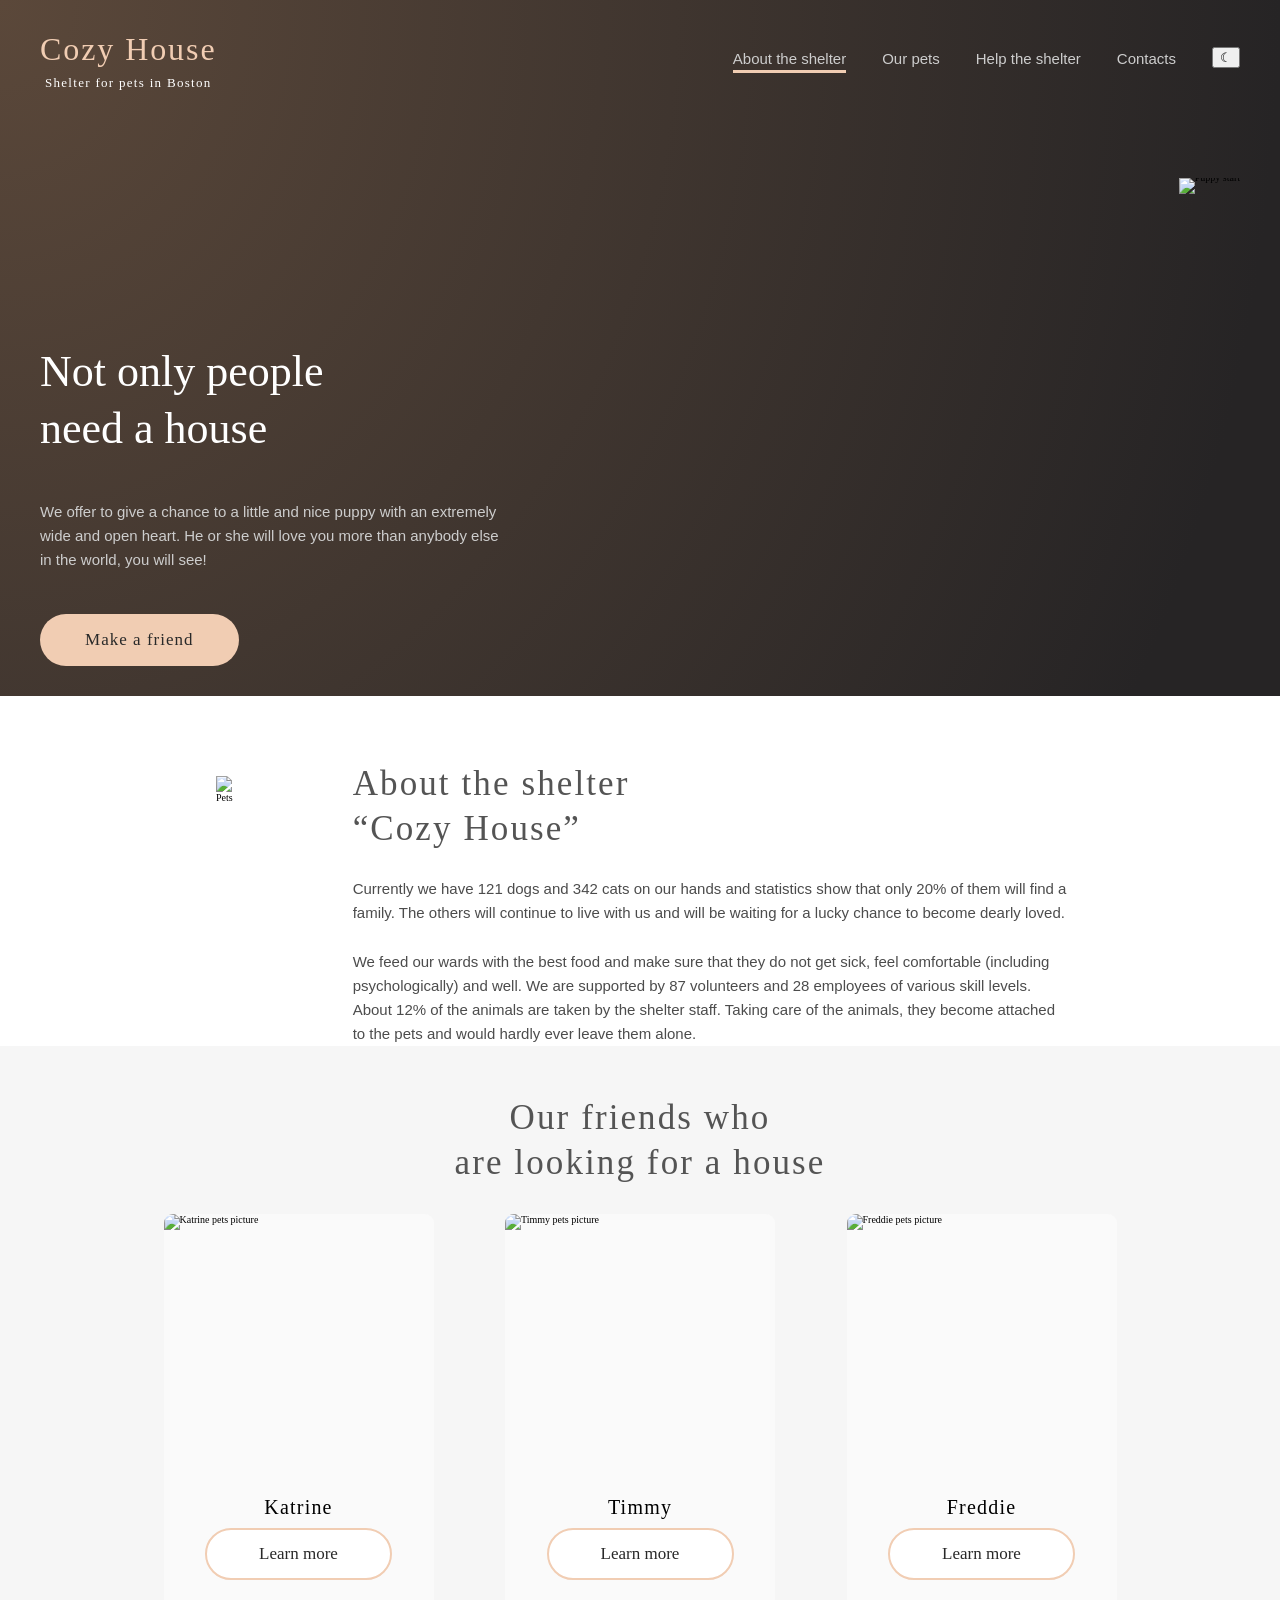
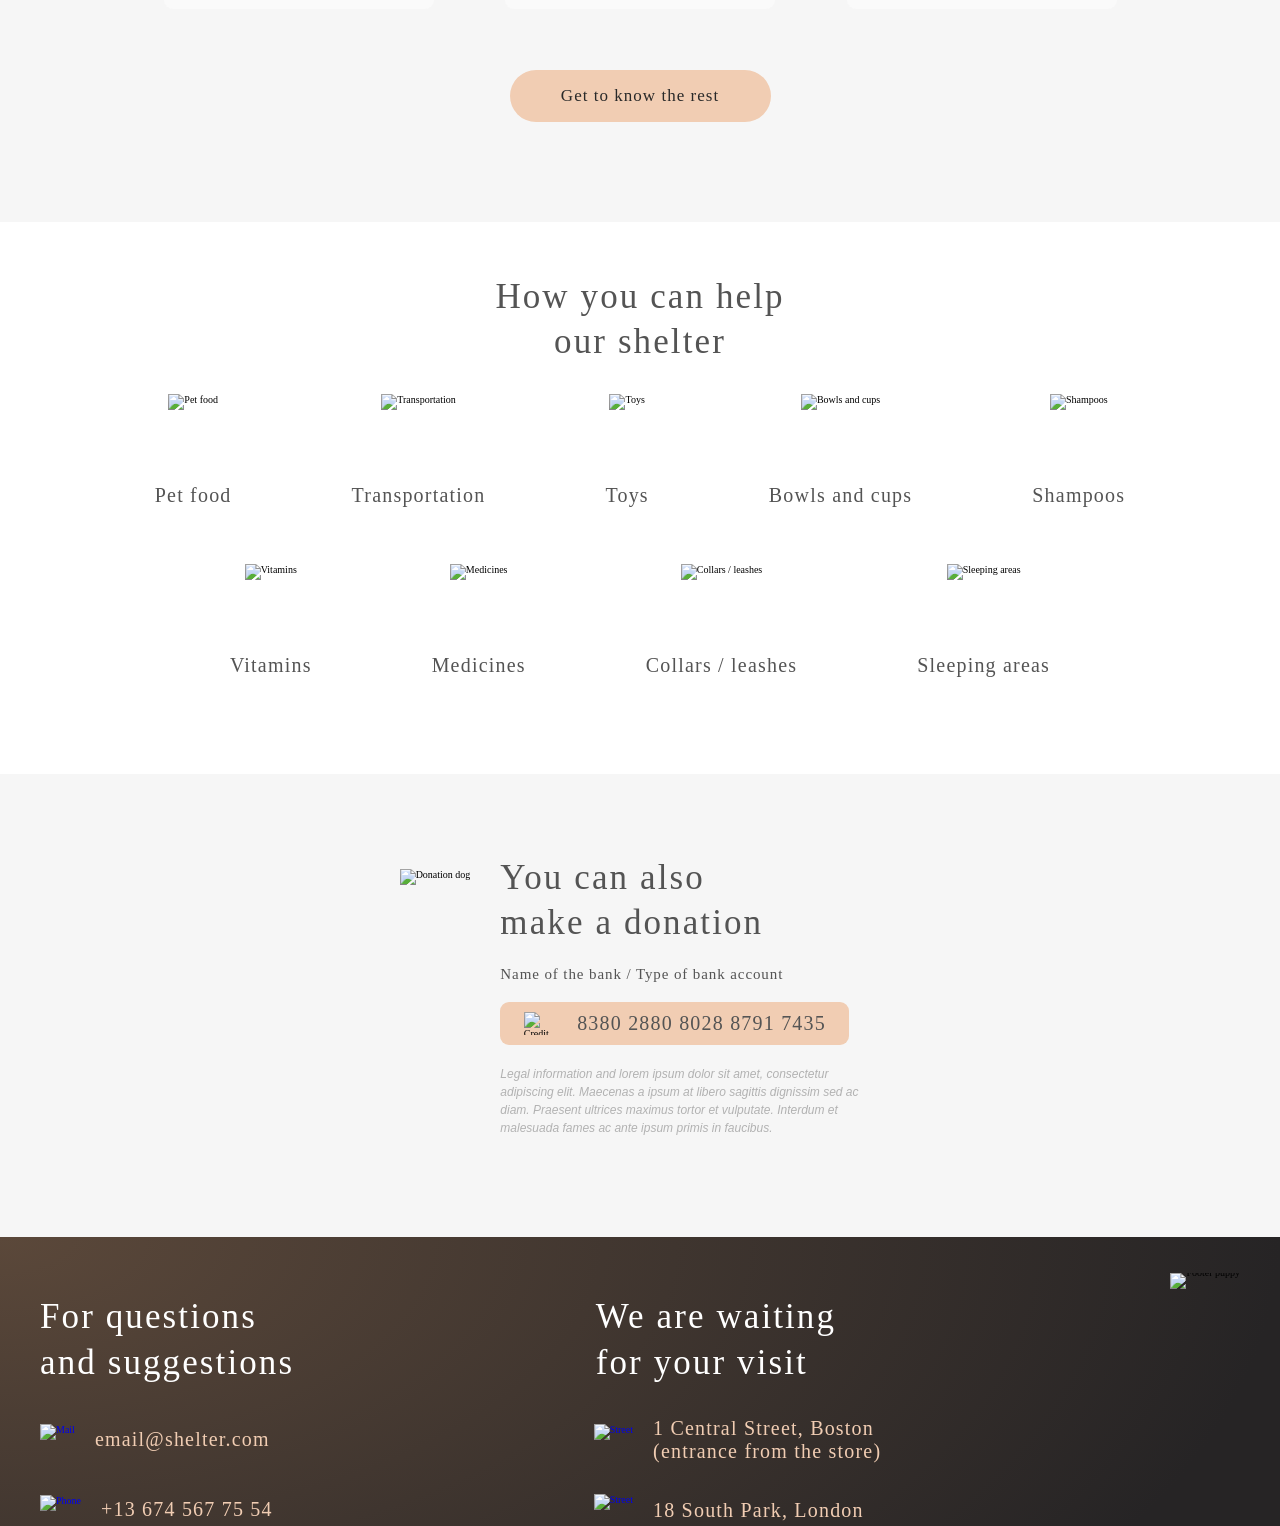
==== commit 3df46408: "add:  Светлая и тёмная темы" ====
--- a/pages/home/index.html
+++ b/pages/home/index.html
@@ -56,6 +56,17 @@
                                 <a class="nav__link pointer" href="#contacts">
                                     Contacts
                                 </a>
+                            </li>
+
+                            <li class="nav__item nav__item--theme">
+                                <button
+                                    class="theme-toggle pointer"
+                                    type="button"
+                                    aria-label="Switch to dark theme"
+                                    aria-pressed="false"
+                                >
+                                    <span class="theme-toggle__icon">☾</span>
+                                </button>
                             </li>
                         </ul>
                     </nav>
--- a/pages/home/style.css
+++ b/pages/home/style.css
@@ -1,5 +1,121 @@
 * {
   box-sizing: border-box;
+}
+
+html.pink-theme {
+  --pink-main: #E8A0BF;
+  --pink-light: #F8D7E5;
+  --pink-dark: #B85C82;
+  --pink-background: #FFF5F8;
+  --pink-section: #FDEBF2;
+  --pink-card: #FFFFFF;
+  --pink-text: #5C3A49;
+}
+
+html.pink-theme body {
+  background-color: var(--pink-background);
+  color: var(--pink-text);
+}
+
+html.pink-theme section {
+  background-color: var(--pink-section);
+}
+
+html.pink-theme h1,
+html.pink-theme h2,
+html.pink-theme h3,
+html.pink-theme h4 {
+  color: var(--pink-dark);
+}
+
+html.pink-theme p {
+  color: var(--pink-text);
+}
+
+html.pink-theme .nav__link {
+  color: var(--pink-text);
+}
+
+html.pink-theme .nav__link:hover {
+  color: var(--pink-dark);
+}
+
+html.pink-theme .logo__subtitle {
+  color: var(--pink-text);
+}
+
+html.pink-theme .bar {
+  background-color: var(--pink-main);
+}
+
+html.pink-theme .button {
+  background-color: var(--pink-main);
+  color: #FFFFFF;
+}
+
+html.pink-theme .button:hover {
+  background-color: var(--pink-light);
+}
+
+html.pink-theme .pet-card {
+  background-color: var(--pink-card);
+}
+
+html.pink-theme .pet-card:hover {
+  box-shadow: 0 2px 8px rgba(184, 92, 130, 0.2);
+}
+
+html.pink-theme .popup {
+  background-color: var(--pink-section);
+}
+
+html.pink-theme .modal {
+  background-color: var(--pink-card);
+}
+
+html.pink-theme .background {
+  background:
+    radial-gradient(
+      100% 215.42% at 0% 0%,
+      #FFF5F8 0%,
+      #E8A0BF 100%
+    );
+}
+
+html.pink-theme .hero__title {
+  color: #5C3A49;
+}
+
+html.pink-theme .hero__description {
+  color: #6E4A59;
+}
+
+html.pink-theme .footer {
+  background: linear-gradient(
+    to top,
+    #B85C82 0%,
+    #D47FA1 5%,
+    #E8A0BF 35%,
+    var(--pink-section) 100%
+  );
+}
+
+html.pink-theme .footer__title {
+  color: #5C3A49;
+}
+
+html.pink-theme .footer__info {
+  color: #6E4A59;
+}
+
+html.pink-theme .header {
+  background: linear-gradient(
+    to bottom,
+    #B85C82 0%,
+    #D47FA1 10%,
+    #E8A0BF 50%,
+    var(--pink-section) 100%
+  );
 }
 
 html {
@@ -177,6 +293,7 @@
 }
 
 .hero__image {
+  position: relative;
   padding-top: 75px;
   line-height: 0;
 }
@@ -288,12 +405,28 @@
   }
 }
 
+@media (max-width: 1240px) and (min-width: 1001px) {
+  .hero__image {
+    height: 668px;
+  }
+
+  .hero__img {
+    position: absolute;
+    right: 0;
+    bottom: 0;
+
+    width: clamp(450px, 46.5vw, 569px);
+    height: auto;
+  }
+}
+
 /* Small tablet */
 
 @media (max-width: 755px) {
   .hero__img {
-    width: 457px;
-    height: 507px;
+    width: clamp(450px, 46.5vw, 569px);
+    height: auto;
+    transform-origin: bottom right;
   }
 }
 
@@ -496,9 +629,12 @@
 
 .pets__gallery {
   display: flex;
-  justify-content: space-around;
-  flex-wrap: wrap;
+  align-items: center;
+  justify-content: space-between;
+  gap: 20px;
   margin-top: 28px;
+  min-width: 0;
+  overflow: hidden;
 }
 
 .pets__arrow {
@@ -527,7 +663,10 @@
 }
 
 .pet-card {
-  width: 270px;
+  flex: 1 1 0;
+  width: 100%;
+  min-width: 0;
+  max-width: 270px;
   display: flex;
   flex-direction: column;
   justify-content: flex-start;
@@ -536,8 +675,16 @@
   border-radius: 9px;
   overflow: hidden;
   background-color: #FAFAFA;
-  margin: 0 45px;
+  margin: 0;
   transition: all 0.3s ease-out;
+}
+
+.pet-card img {
+  display: block;
+  width: 100%;
+  height: auto;
+  aspect-ratio: 1 / 1;
+  object-fit: cover;
 }
 
 .pet-card:hover {
@@ -675,8 +822,13 @@
     padding-bottom: 71px;
   }
 
-  .pets__gallery {
-    flex-wrap: wrap;
+   .pets__gallery {
+    display: flex;
+    flex-wrap: nowrap;
+    align-items: center;
+    justify-content: center;
+    gap: 16px;
+    min-width: 0;
   }
 
   .pets__gallery .tablet-hidden {
@@ -684,7 +836,21 @@
   }
 
   .pet-card {
-    margin: 4px 16px;
+    flex: 0 1 270px;
+    width: 270px;
+    max-width: calc((100% - 136px) / 2);
+    margin: 4px 0;
+  }
+
+  .pets__arrow {
+    flex: 0 0 52px;
+  }
+
+  .pets__arrow--left { grid-column: 1; grid-row: 1; }
+  .pets__arrow--right { grid-column: 3; grid-row: 1; }
+
+  .pets__gallery .tablet-hidden {
+    display: none;
   }
 
   .pets__button-wrapper {
@@ -731,28 +897,38 @@
   }
 
   .pets__gallery {
+    display: flex;
+    flex-wrap: wrap;
+    align-items: center;
+    justify-content: center;
+    gap: 16px;
     margin-top: 16px;
-    flex-wrap: wrap;
-    gap: 16px;
+    min-width: 0;
   }
 
   .pet-card {
     order: 1;
-  }
-
-  .pets__gallery .mobile-hidden {
+    flex: 0 1 270px;
+    width: 270px;
+    max-width: 100%;
+    margin: 0;
+  }
+
+  .pets__gallery .mobile-hidden,
+  .pets__gallery .tablet-hidden {
     display: none;
-    order: 4;
   }
 
   .pets__arrow--left {
     order: 2;
-    margin-left: 26px;
+    flex: 0 0 52px;
+    margin: 0 8px 0 26px;
   }
 
   .pets__arrow--right {
     order: 3;
-    margin-right: 26px;
+    flex: 0 0 52px;
+    margin: 0 26px 0 8px;
   }
 
   .pets__button-wrapper {
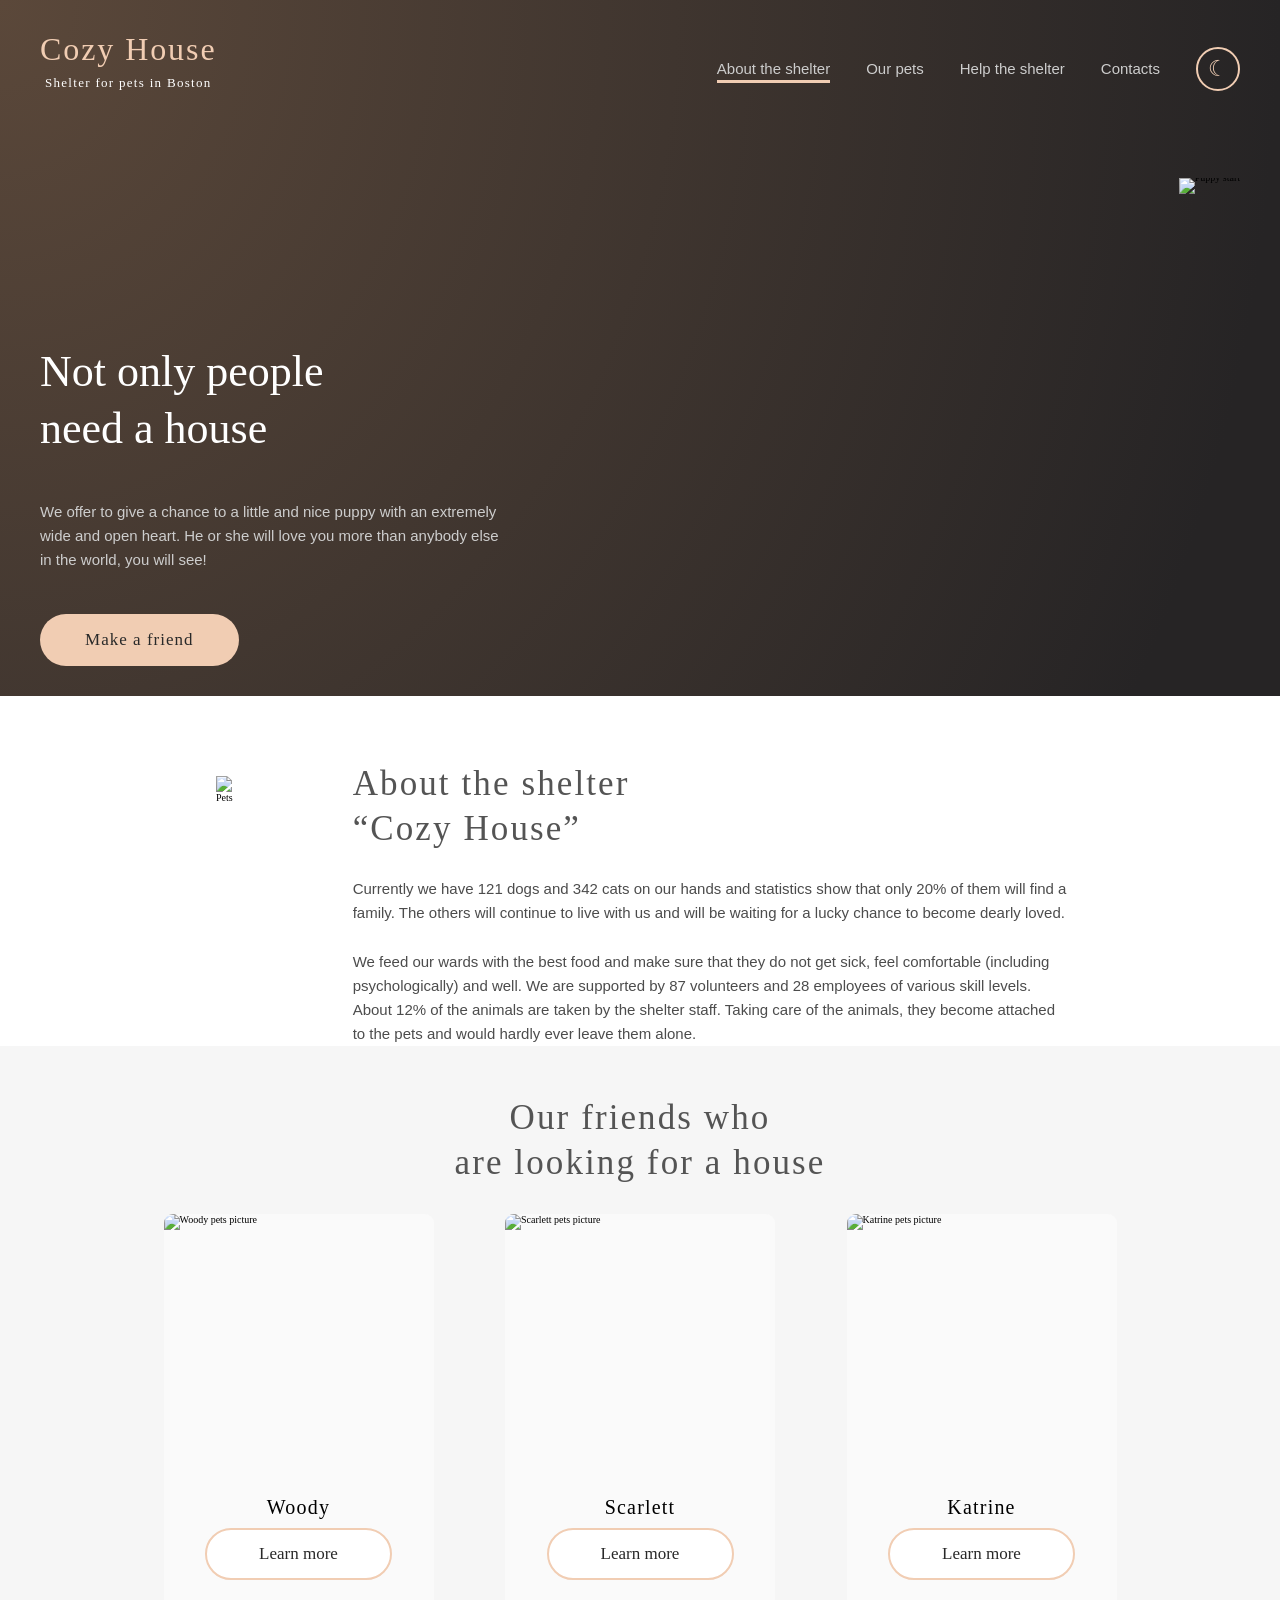
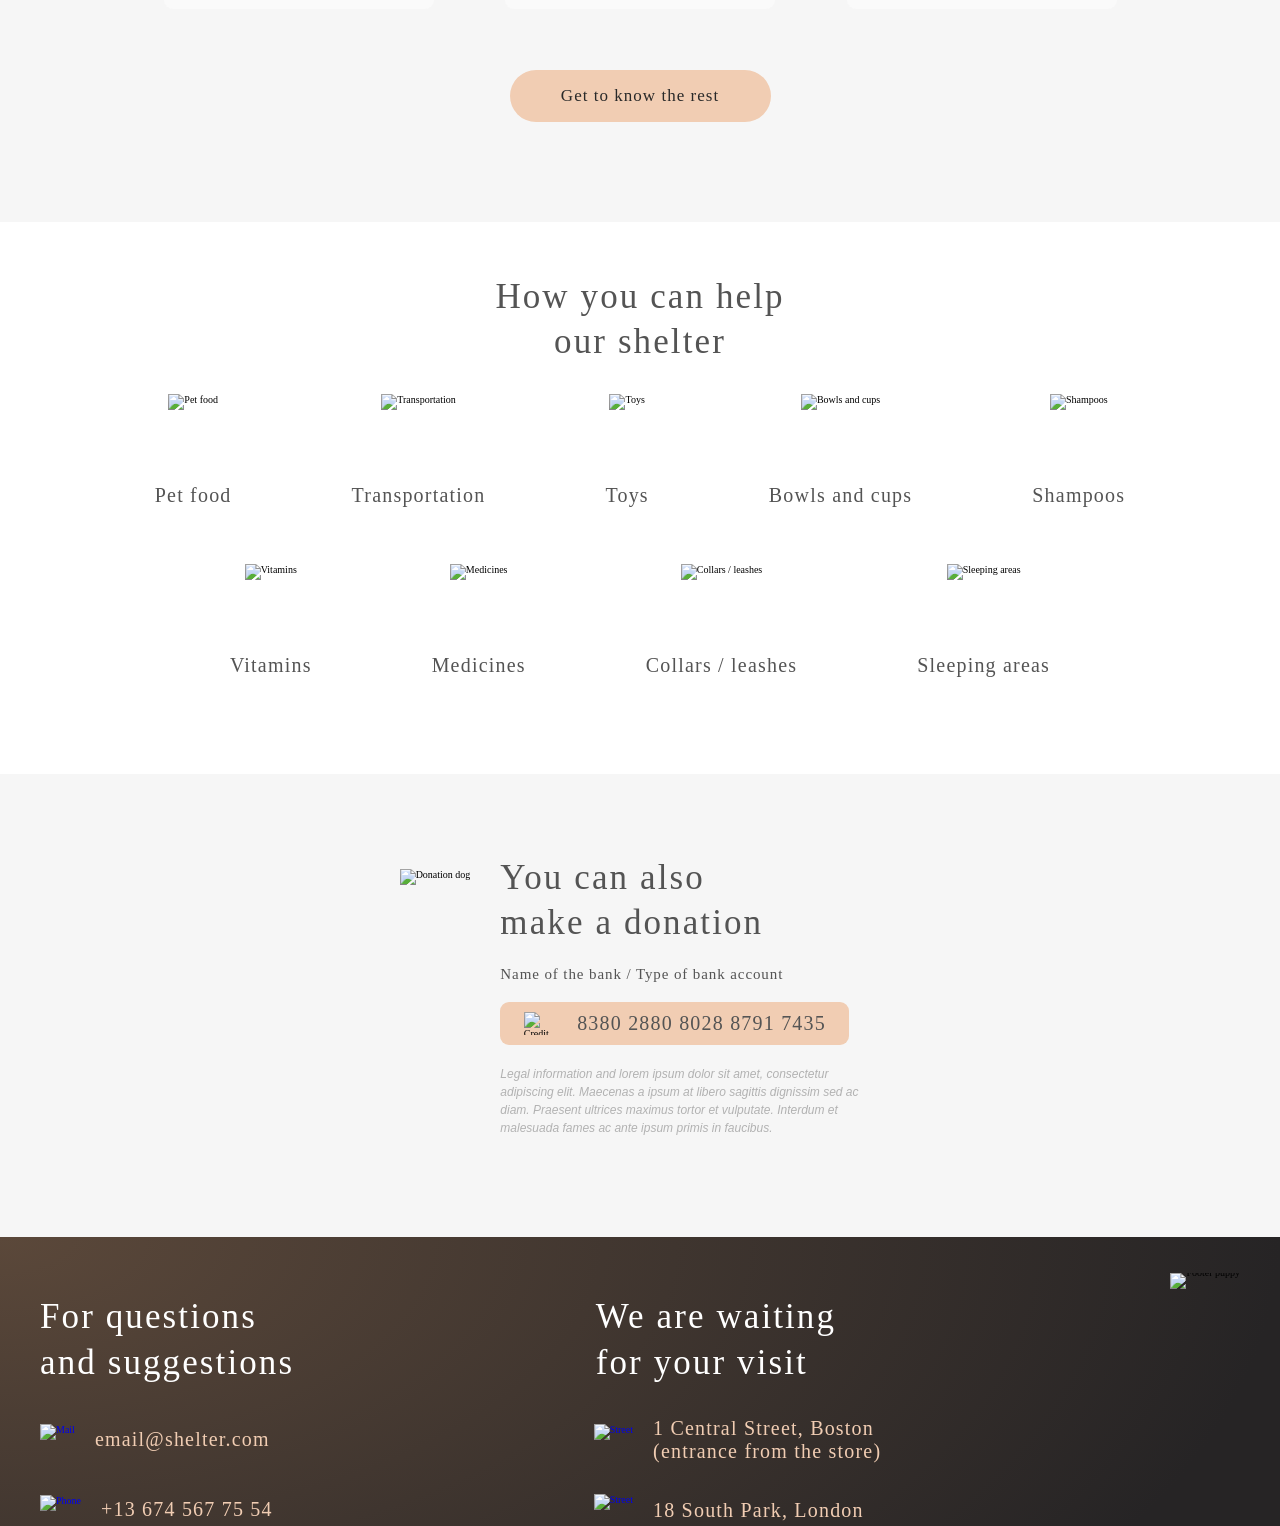
==== commit ec38e8a1: "add: каталог" ====
--- a/pages/home/index.html
+++ b/pages/home/index.html
@@ -41,7 +41,7 @@
                             </li>
 
                             <li class="nav__item">
-                                <a class="nav__link pointer" href="../pets/our-pets.html">
+                                <a class="nav__link pointer" href="../catalog/index.html">
                                     Our pets
                                 </a>
                             </li>
@@ -62,10 +62,10 @@
                                 <button
                                     class="theme-toggle pointer"
                                     type="button"
-                                    aria-label="Switch to dark theme"
+                                    aria-label="Switch to pink theme"
                                     aria-pressed="false"
                                 >
-                                    <span class="theme-toggle__icon">☾</span>
+                                    <span class="theme-toggle__icon"></span>
                                 </button>
                             </li>
                         </ul>
--- a/pages/home/style.css
+++ b/pages/home/style.css
@@ -1,5 +1,23 @@
 * {
   box-sizing: border-box;
+}
+
+:root {
+  --color-page: #FFFFFF;
+  --color-section: #F6F6F6;
+  --color-text: #545454;
+  --color-text-light: #CDCDCD;
+  --color-card: #FAFAFA;
+  --color-accent: #F1CDB3;
+  --color-accent-hover: #FDDCC4;
+  --color-dark: #292929;
+  --color-shadow: #B2B2B2;
+
+  --pink-main: #E8A0BF;
+  --pink-light: #F8D7E5;
+  --pink-dark: #B85C82;
+  --pink-section: #FDEBF2;
+  --pink-text: #5C3A49;
 }
 
 html.pink-theme {
@@ -203,6 +221,7 @@
   justify-content: space-between;
   flex-wrap: wrap;
   padding: 0;
+  align-items: center;
 }
 
 .nav__item {
@@ -1536,3 +1555,63 @@
     font-size: 15px;
   }
 }
+
+.theme-toggle {
+  width: 44px;
+  height: 44px;
+  padding: 0;
+  display: flex;
+  align-items: center;
+  justify-content: center;
+  border: 2px solid var(--color-accent);
+  border-radius: 50%;
+  background: transparent;
+  cursor: pointer;
+  flex-shrink: 0;
+  transition: background-color 0.3s ease, transform 0.3s ease;
+}
+
+.theme-toggle:hover {
+  background-color: rgba(241, 205, 179, 0.15);
+  transform: scale(1.05);
+}
+
+.theme-toggle__icon::before {
+  content: "☾";
+  display: block;
+  color: var(--color-accent);
+  font-size: 2.2rem;
+  line-height: 1;
+}
+
+html.pink-theme .theme-toggle {
+  border-color: var(--pink-main);
+}
+
+html.pink-theme .theme-toggle__icon::before {
+  content: "☀";
+  color: var(--pink-main);
+}
+
+.nav__item--theme {
+  display: flex;
+  align-items: center;
+}
+
+.theme-toggle--mobile {
+  display: none;
+}
+
+@media (max-width: 767px) {
+  .theme-toggle--mobile {
+    display: flex;
+  }
+
+  .nav__item--theme {
+    display: none !important;
+  }
+
+  .hamb {
+    gap: 15px;
+  }
+}
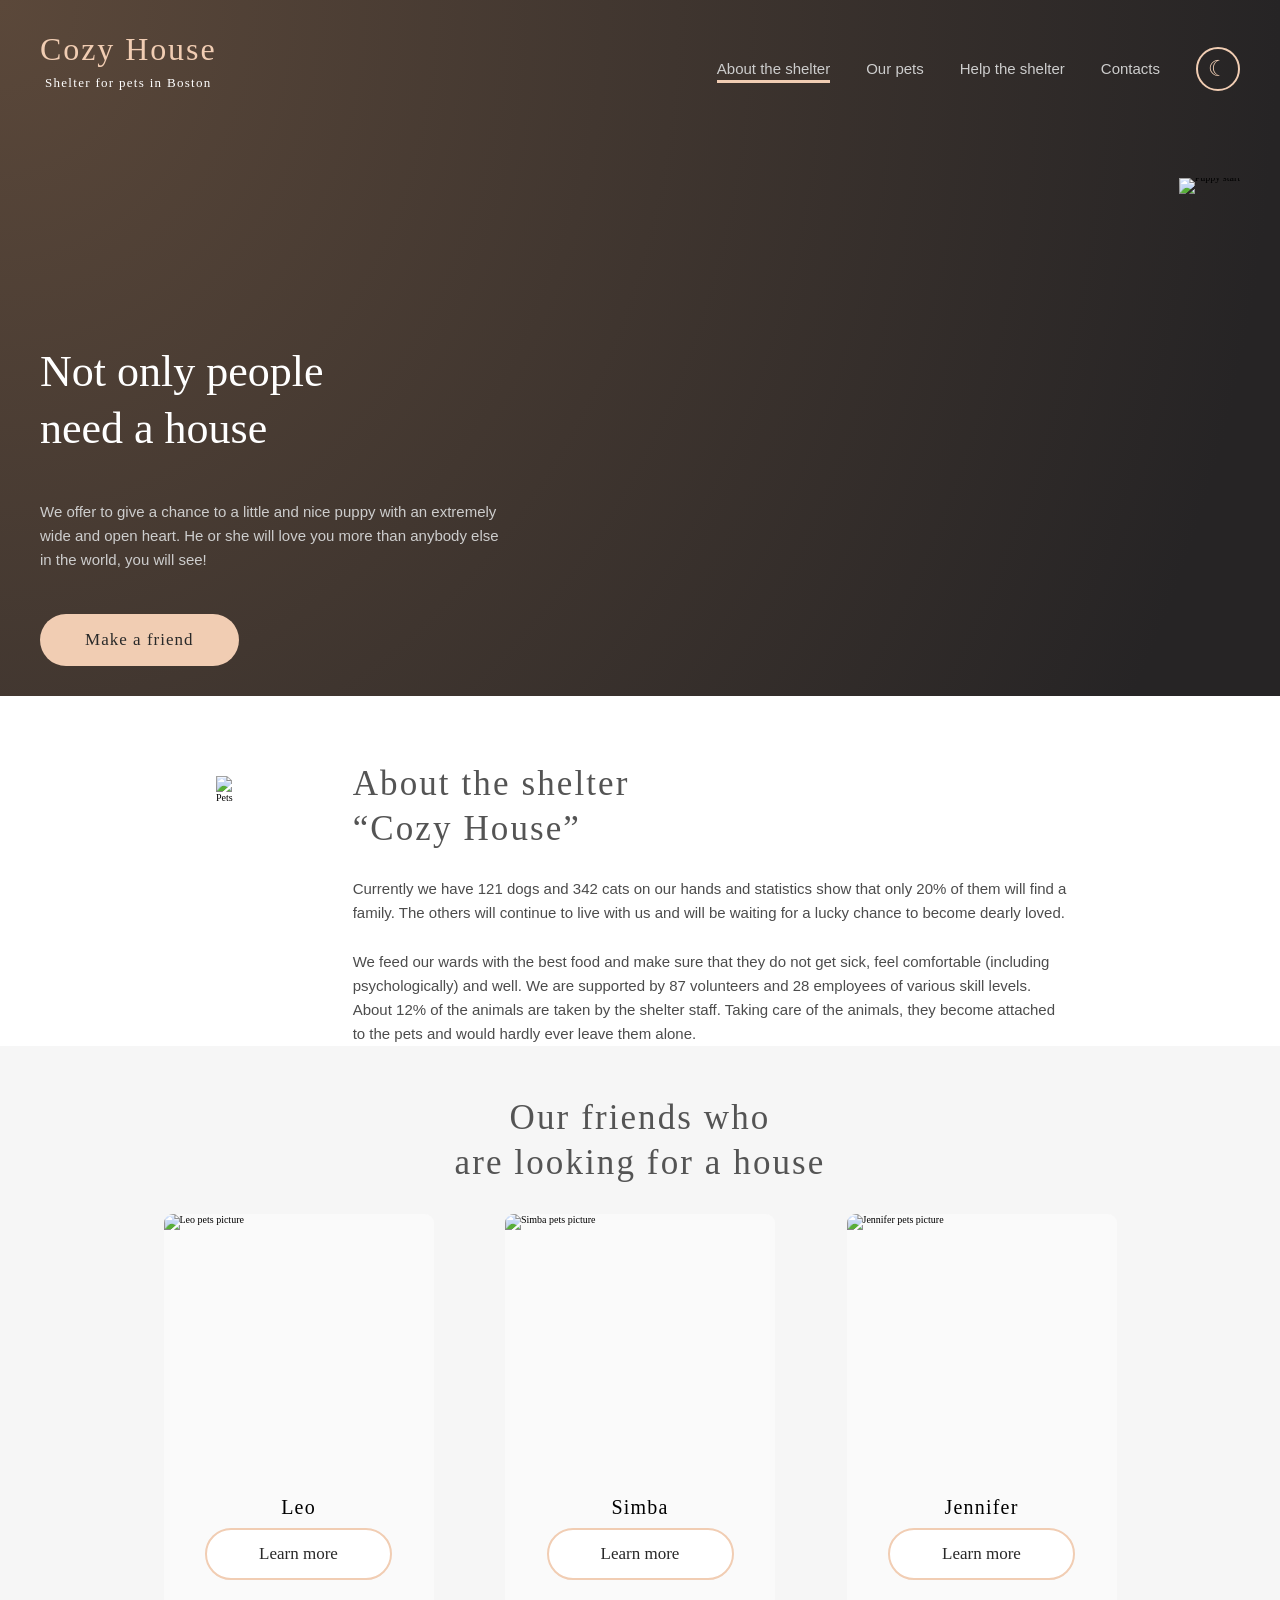
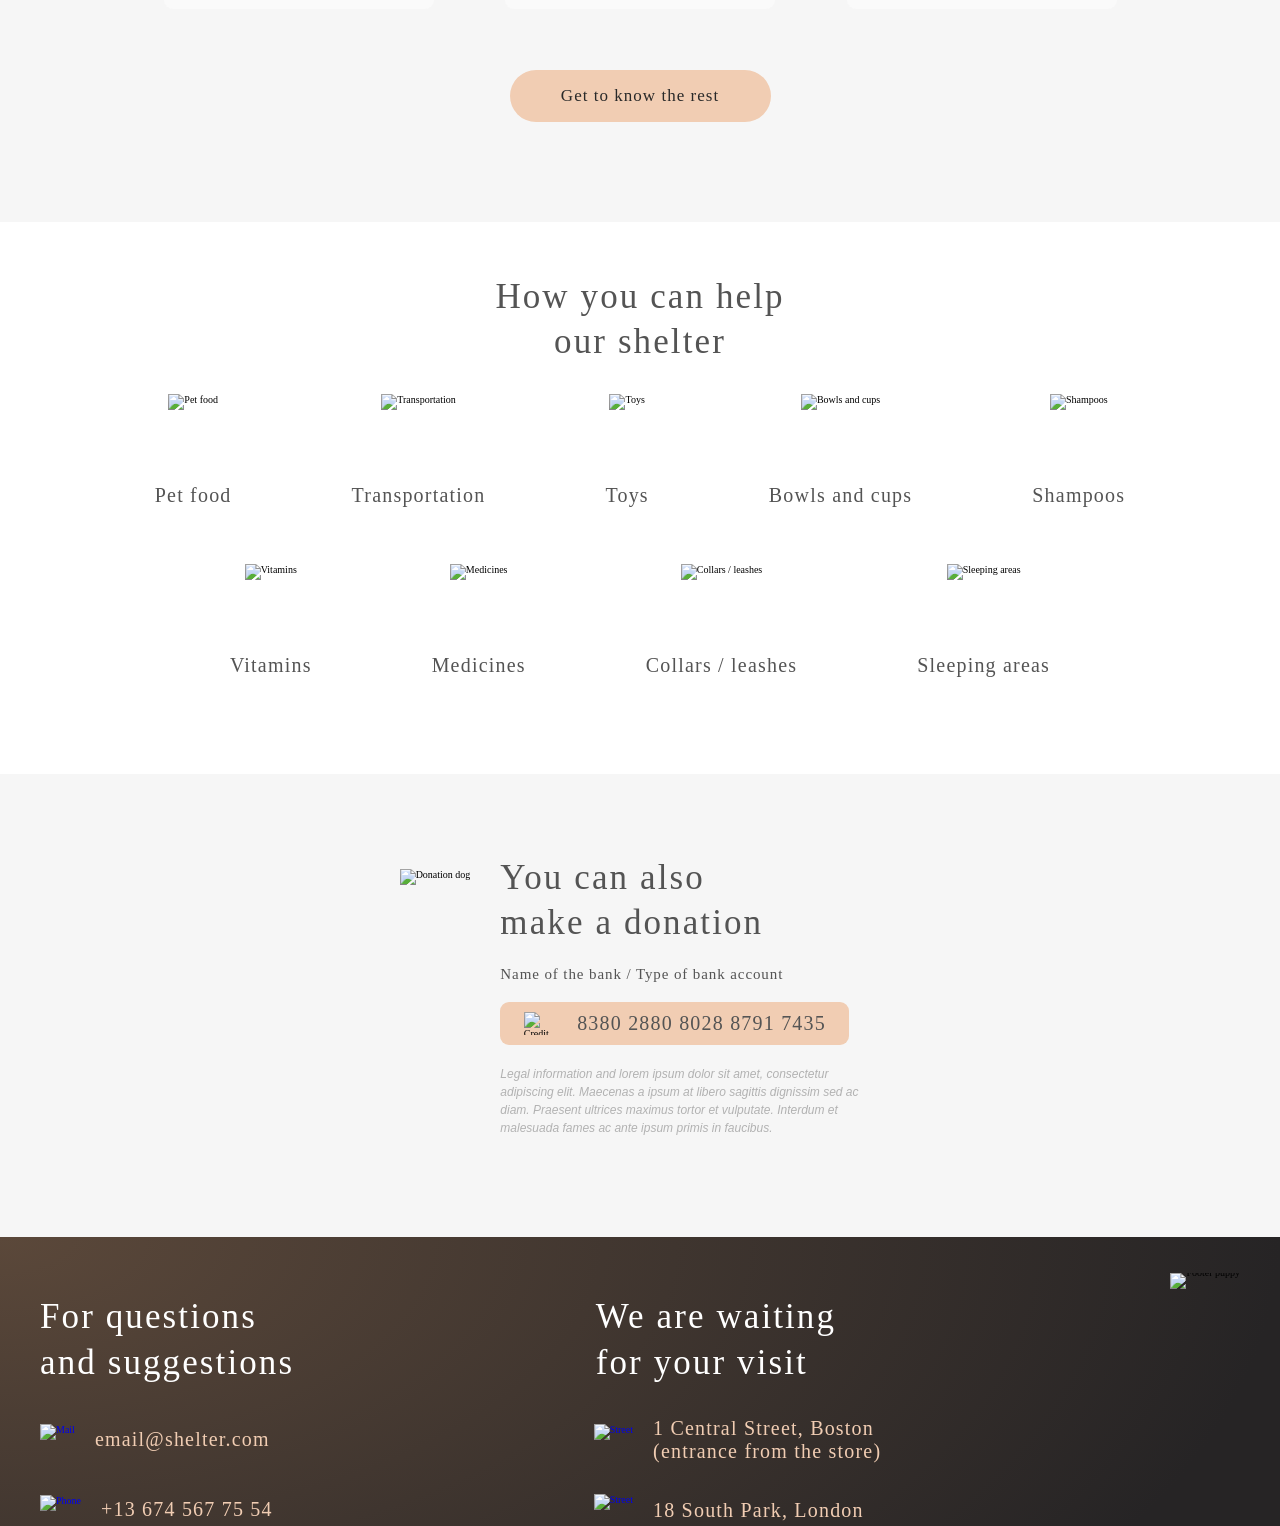
==== commit d9ae5d7c: "add: животные и рендер по категориям" ====
--- a/pages/home/index.html
+++ b/pages/home/index.html
@@ -8,7 +8,6 @@
     <title>Cozy-House</title>
 
     <link rel="icon" href="../../src/icons/favicon.ico">
-    <link rel="stylesheet" href="../../css/normalize.css">
     <link rel="stylesheet" href="./style.css">
 </head>
 <body>
--- a/pages/home/style.css
+++ b/pages/home/style.css
@@ -214,8 +214,6 @@
   overflow: hidden;
 }
 
-/* Navigation */
-
 .nav__list {
   display: flex;
   justify-content: space-between;
@@ -317,8 +315,6 @@
   line-height: 0;
 }
 
-/* About */
-
 .about__content {
   display: flex;
   justify-content: space-around;
@@ -368,6 +364,7 @@
   }
 
   .nav__item {
+    padding-left: 15px;
     white-space: nowrap;
   }
 
@@ -1596,6 +1593,7 @@
 .nav__item--theme {
   display: flex;
   align-items: center;
+  justify-content: center;
 }
 
 .theme-toggle--mobile {
@@ -1607,10 +1605,6 @@
     display: flex;
   }
 
-  .nav__item--theme {
-    display: none !important;
-  }
-
   .hamb {
     gap: 15px;
   }
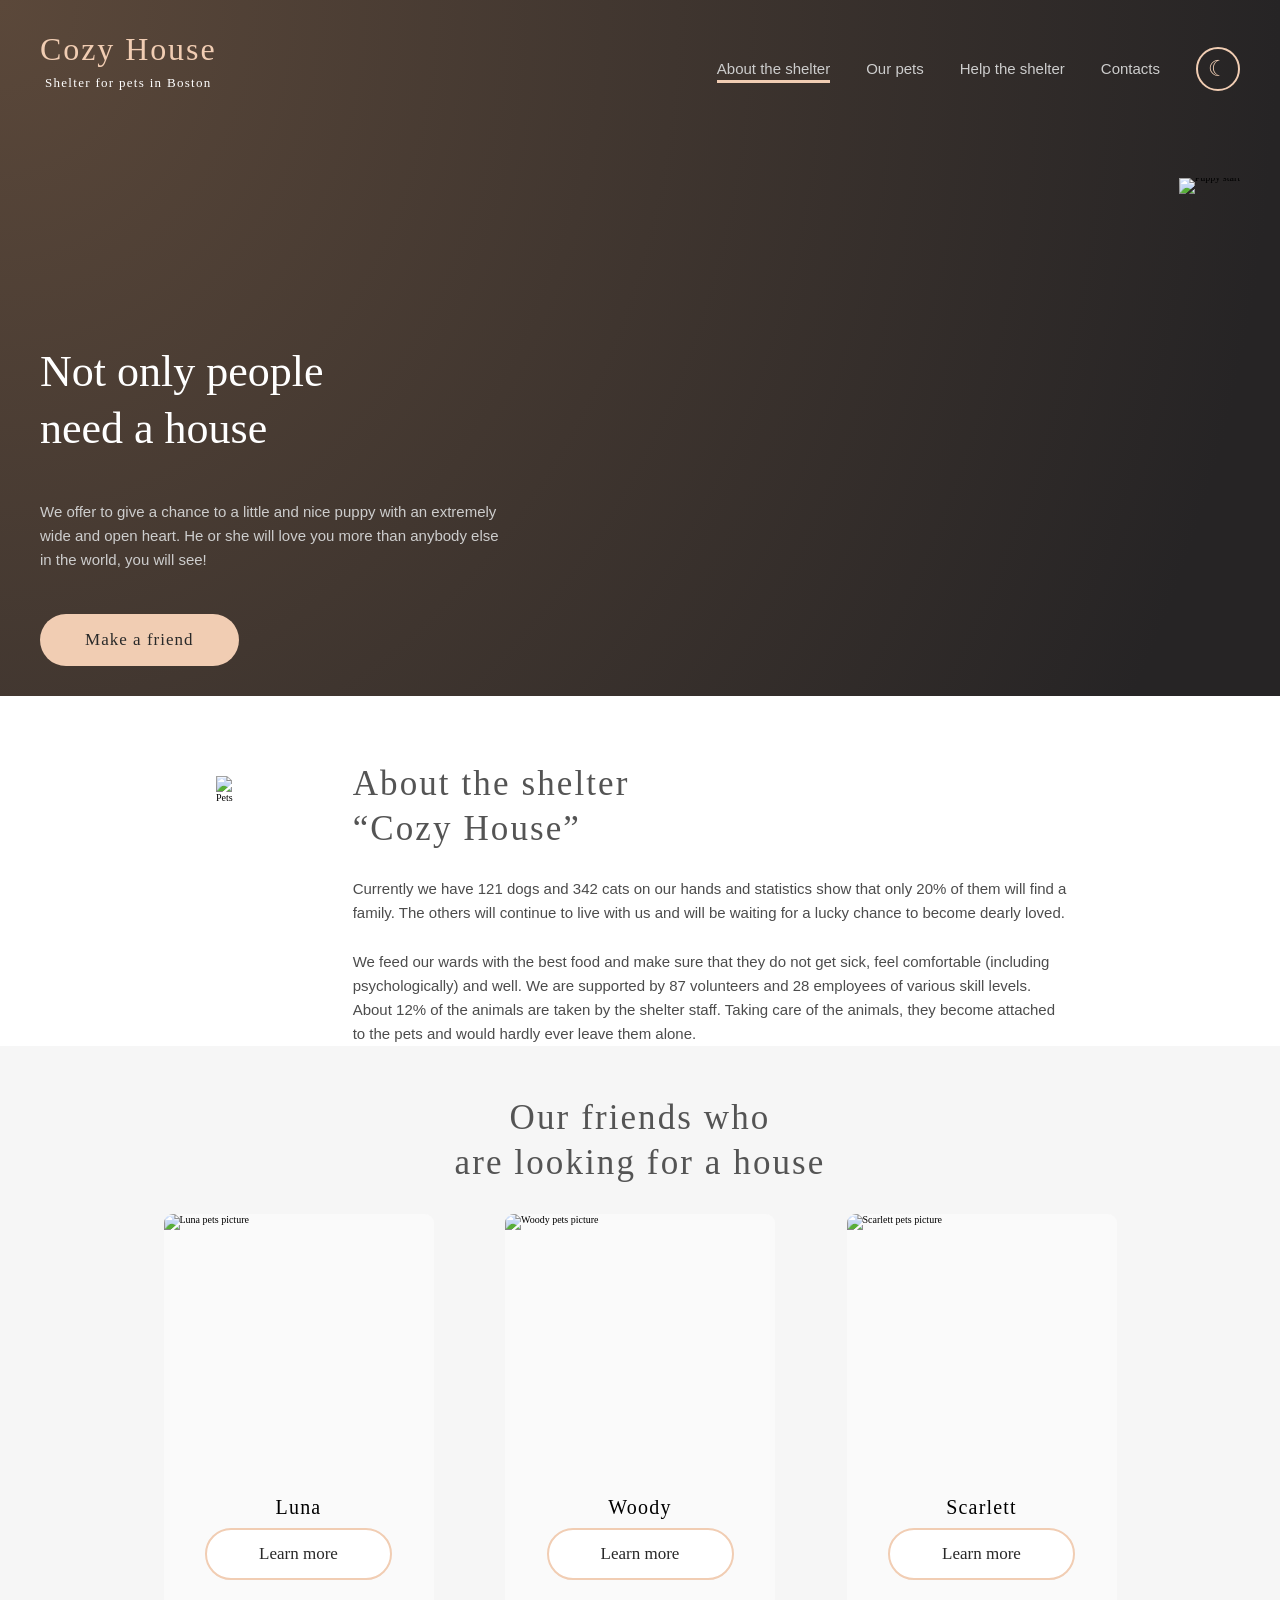
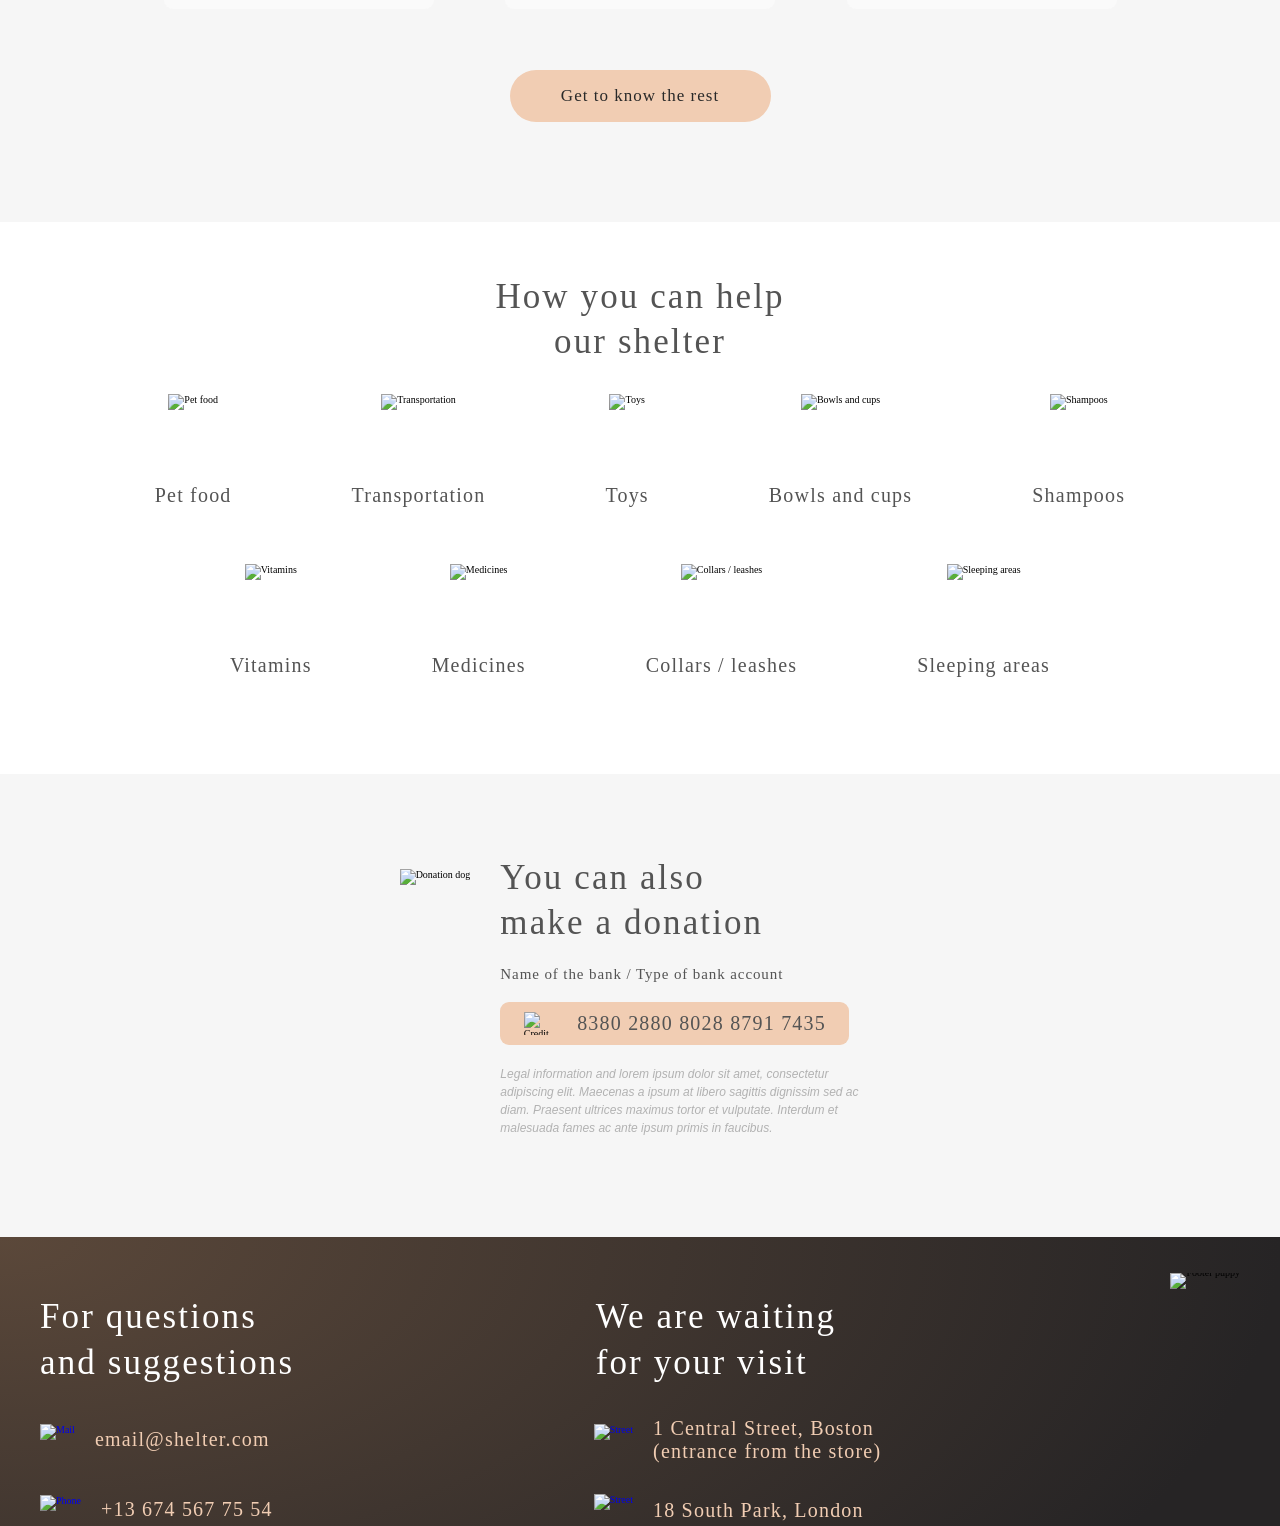
==== commit 08b63604: "fix: валидатор" ====
--- a/pages/home/index.html
+++ b/pages/home/index.html
@@ -170,47 +170,47 @@
             <div class="help__items">
                 <div class="help__item">
                     <img class="help__icon" src="../../src/icons/Petfood.png" alt="Pet food">
-                    <h4 class="help__description">Pet food</h4>
+                    <h3 class="help__description">Pet food</h3>
                 </div>
 
                 <div class="help__item">
                     <img class="help__icon" src="../../src/icons/transportation.png" alt="Transportation">
-                    <h4 class="help__description">Transportation</h4>
+                    <h3 class="help__description">Transportation</h3>
                 </div>
 
                 <div class="help__item">
                     <img class="help__icon" src="../../src/icons/toys.png" alt="Toys">
-                    <h4 class="help__description">Toys</h4>
+                    <h3 class="help__description">Toys</h3>
                 </div>
 
                 <div class="help__item">
                     <img class="help__icon" src="../../src/icons/bowls-and-cups.png" alt="Bowls and cups">
-                    <h4 class="help__description">Bowls and cups</h4>
+                    <h3 class="help__description">Bowls and cups</h3>
                 </div>
 
                 <div class="help__item">
                     <img class="help__icon" src="../../src/icons/shampoos.png" alt="Shampoos">
-                    <h4 class="help__description">Shampoos</h4>
+                    <h3 class="help__description">Shampoos</h3>
                 </div>
 
                 <div class="help__item">
                     <img class="help__icon" src="../../src/icons/vitamins.png" alt="Vitamins">
-                    <h4 class="help__description">Vitamins</h4>
+                    <h3 class="help__description">Vitamins</h3>
                 </div>
 
                 <div class="help__item">
                     <img class="help__icon" src="../../src/icons/medicines.png" alt="Medicines">
-                    <h4 class="help__description">Medicines</h4>
+                    <h3 class="help__description">Medicines</h3>
                 </div>
 
                 <div class="help__item">
                     <img class="help__icon" src="../../src/icons/collars-or-leashes.png" alt="Collars / leashes">
-                    <h4 class="help__description">Collars / leashes</h4>
+                    <h3 class="help__description">Collars / leashes</h3>
                 </div>
 
                 <div class="help__item">
                     <img class="help__icon" src="../../src/icons/sleeping-area.png" alt="Sleeping areas">
-                    <h4 class="help__description">Sleeping areas</h4>
+                    <h3 class="help__description">Sleeping areas</h3>
                 </div>
             </div>
         </div>
@@ -227,9 +227,9 @@
                     You can also <br>make a donation
                 </h2>
 
-                <h4 class="in-addition__bank">
+                <h3 class="in-addition__bank">
                     Name of the bank / Type of bank account
-                </h4>
+                </h3>
 
                 <div class="in-addition__card pointer">
                     <img
@@ -269,9 +269,9 @@
                             src="../../src/icons/mail.png"
                             alt="Mail"
                         >
-                        <h4 class="footer__info">
+                        <h3 class="footer__info">
                             email@shelter.com
-                        </h4>
+                        </h3>
                     </div>
                 </a>
 
@@ -282,9 +282,9 @@
                             src="../../src/icons/phone.png"
                             alt="Phone"
                         >
-                        <h4 class="footer__info">
+                        <h3 class="footer__info">
                             +13 674 567 75 54
-                        </h4>
+                        </h3>
                     </div>
                 </a>
             </div>
@@ -301,10 +301,10 @@
                             src="../../src/icons/pin.png"
                             alt="Street"
                         >
-                        <h4 class="footer__info">
+                        <h3 class="footer__info">
                             1 Central Street, Boston <br>
                             (entrance from the store)
-                        </h4>
+                        </h3>
                     </div>
                 </a>
 
@@ -315,9 +315,9 @@
                             src="../../src/icons/pin.png"
                             alt="Street"
                         >
-                        <h4 class="footer__info">
+                        <h3 class="footer__info">
                             18 South Park, London
-                        </h4>
+                        </h3>
                     </div>
                 </a>
             </div>
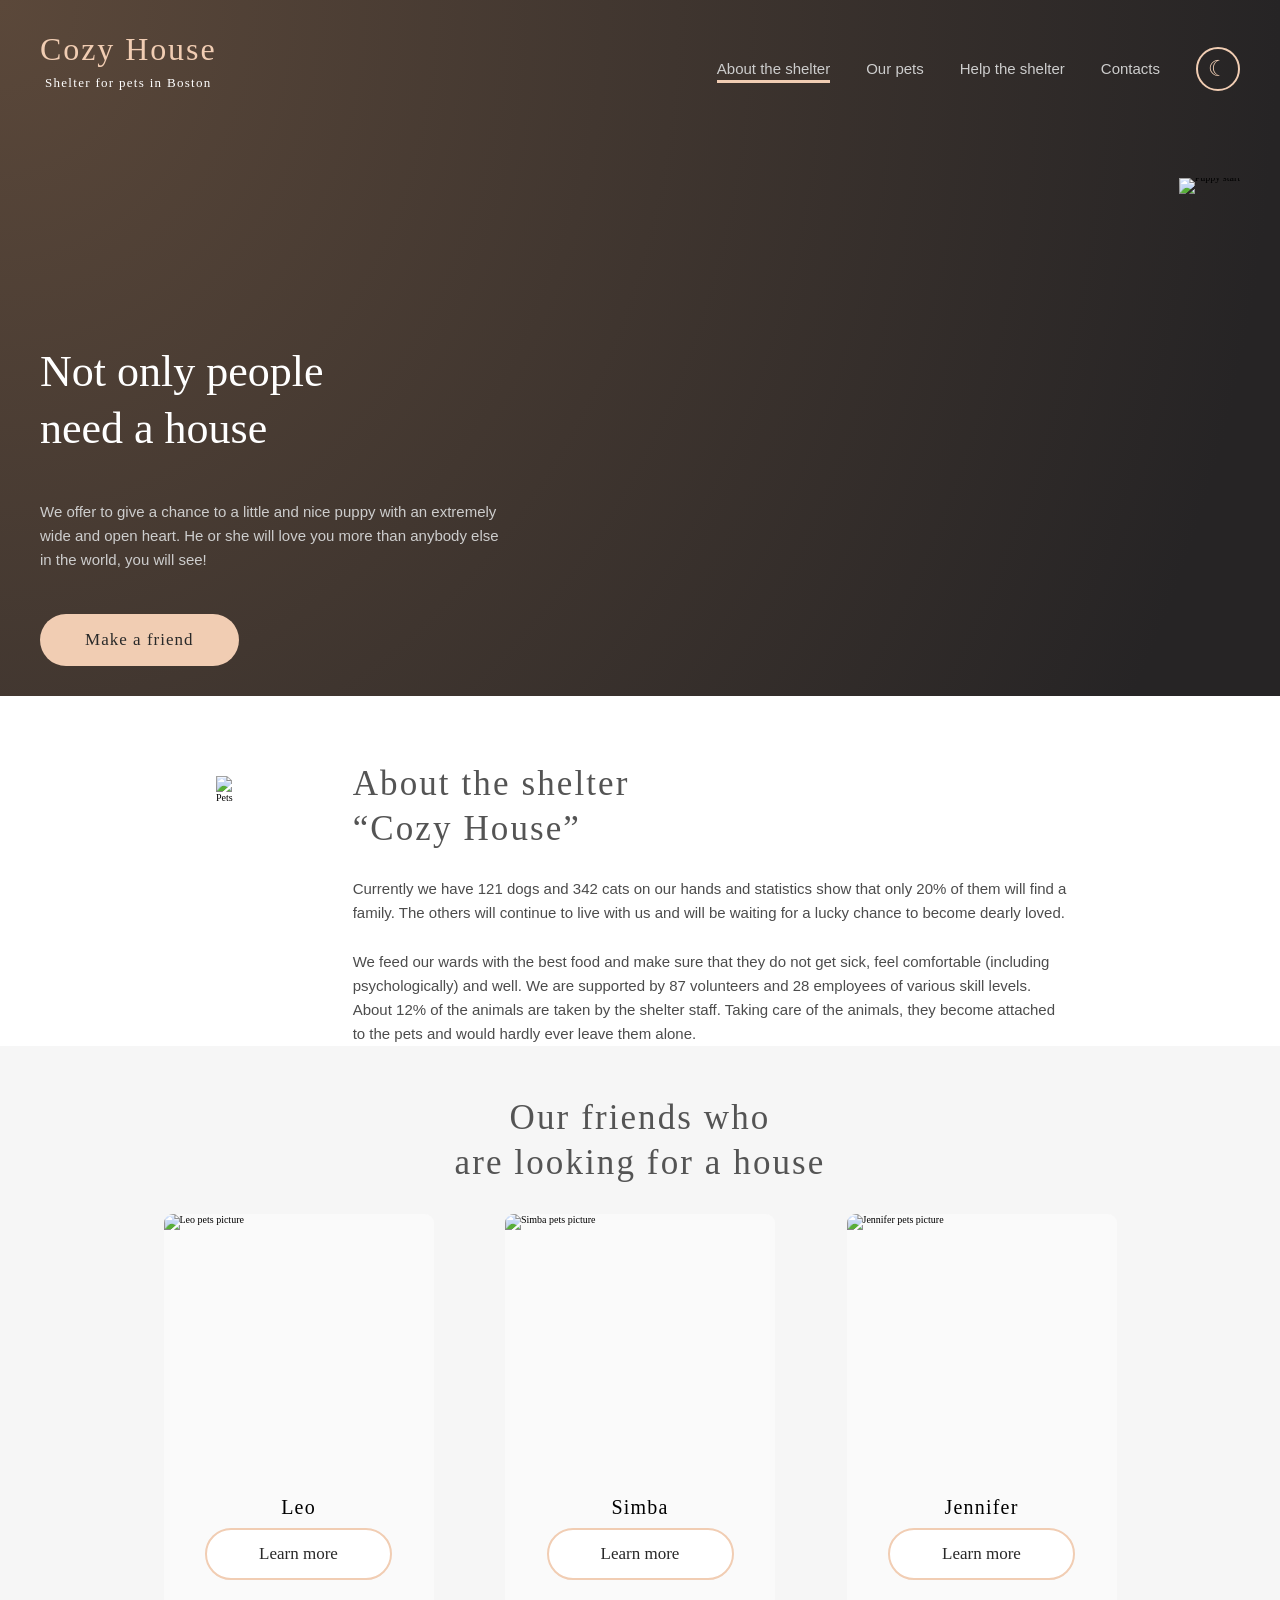
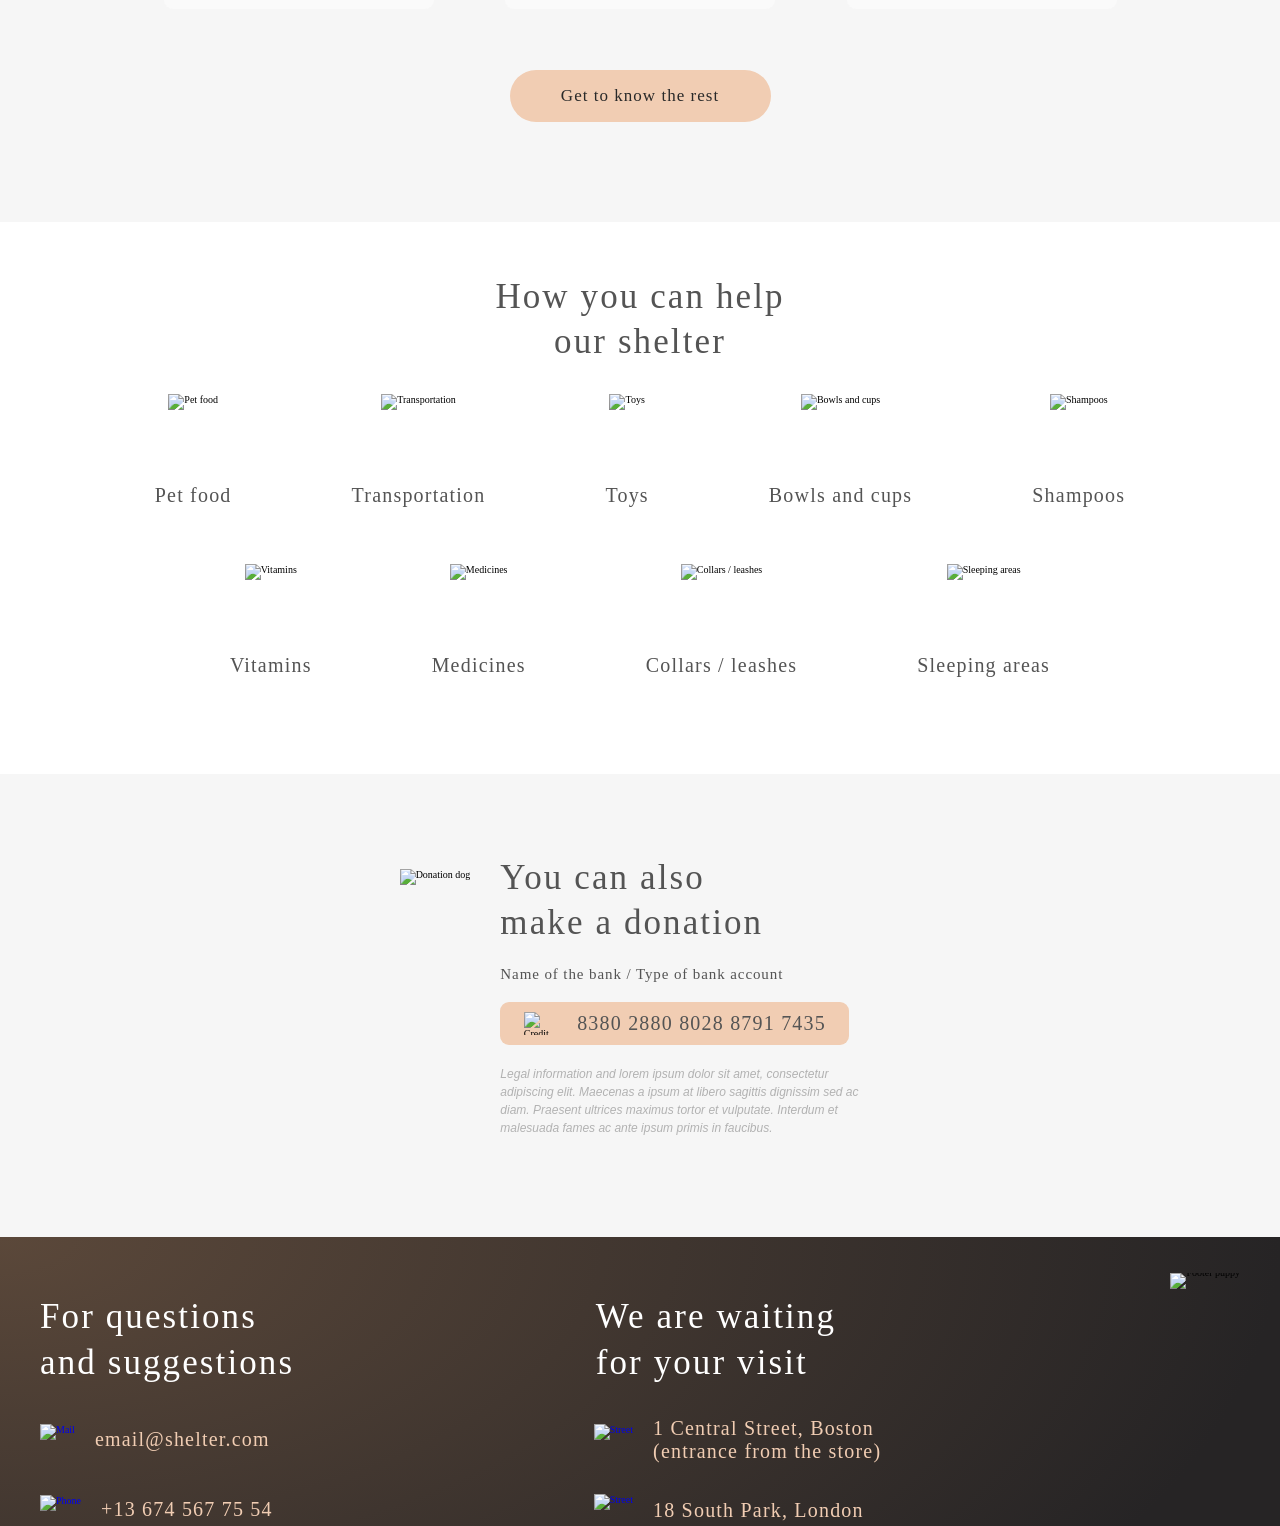
==== commit c780aec4: "fix: валидатор 2" ====
--- a/pages/home/index.html
+++ b/pages/home/index.html
@@ -243,13 +243,13 @@
                     </a>
                 </div>
 
-                <h5 class="in-addition__text">
+                <h3 class="in-addition__text">
                     Legal information and lorem ipsum dolor sit amet,
                     consectetur adipiscing elit. Maecenas a ipsum at libero
                     sagittis dignissim sed ac diam. Praesent ultrices maximus
                     tortor et vulputate. Interdum et malesuada fames ac ante
                     ipsum primis in faucibus.
-                </h5>
+                </h3>
             </div>
         </div>
     </section>
